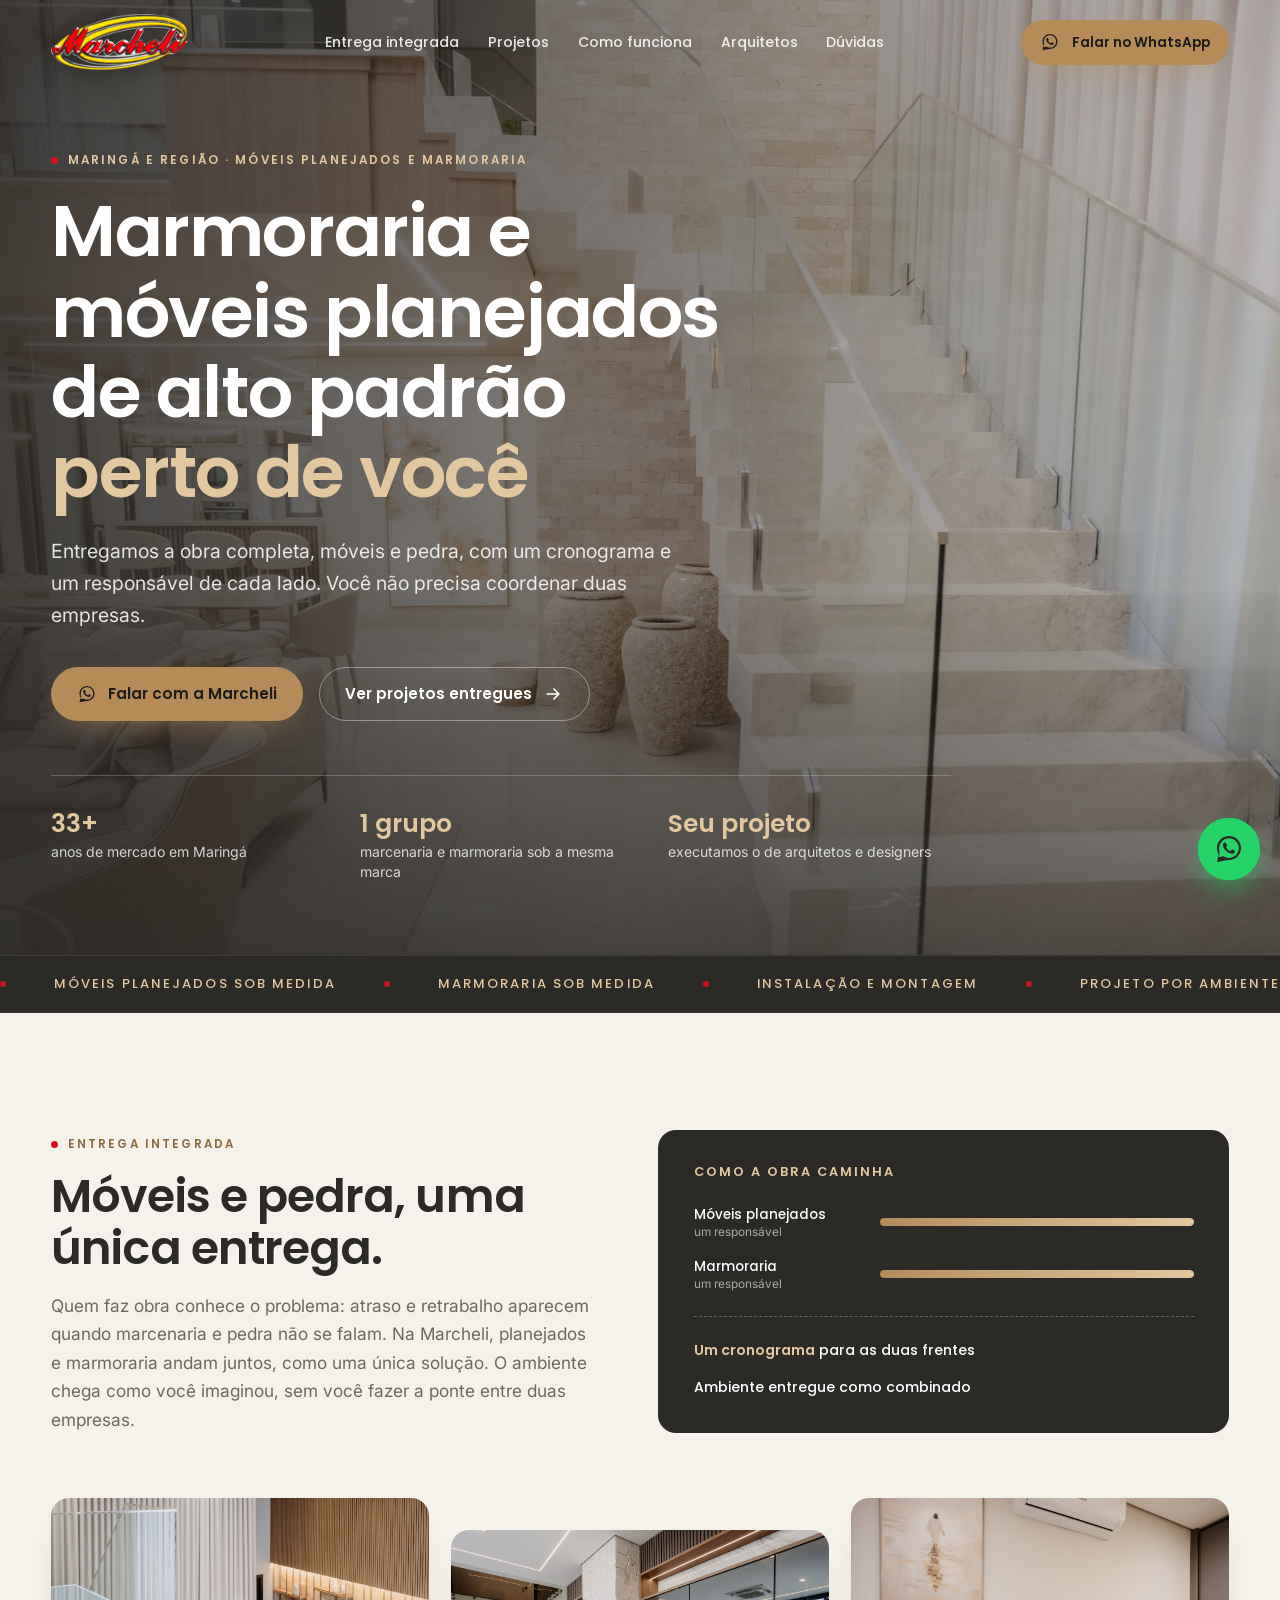
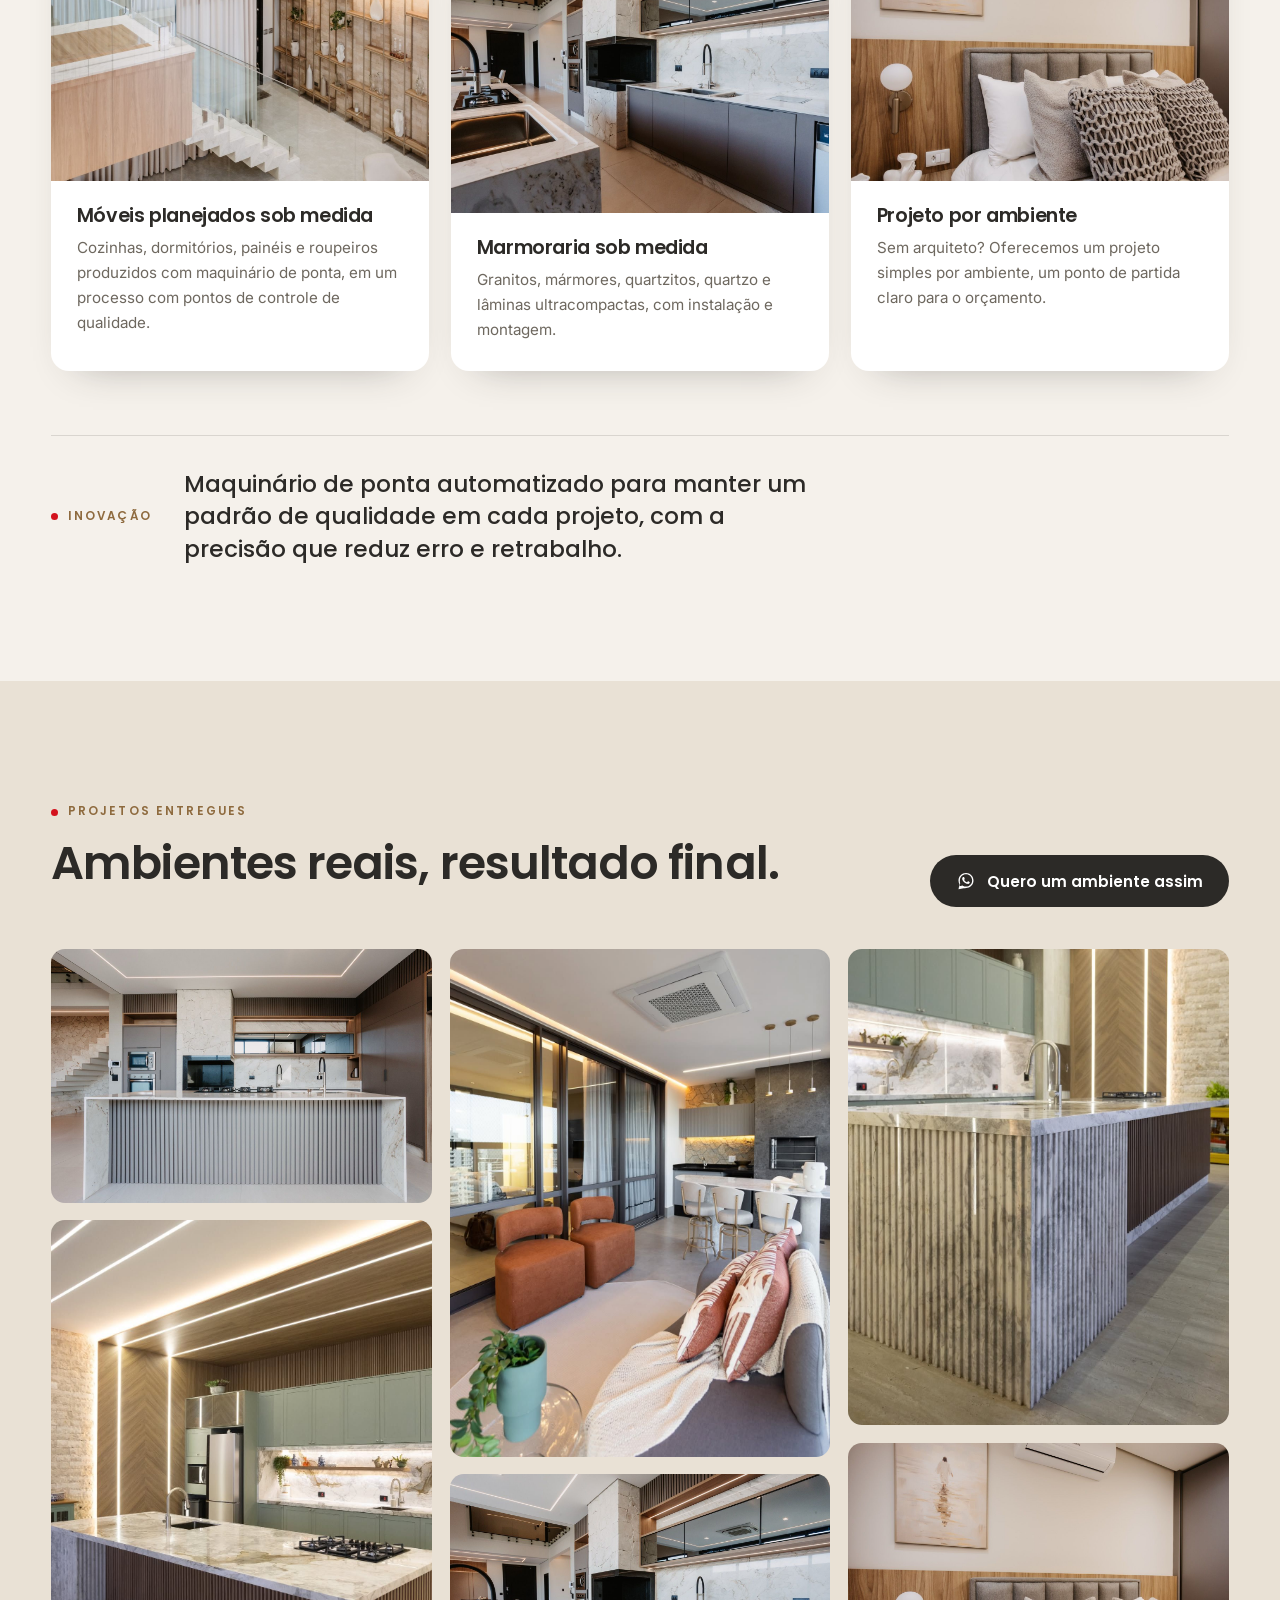
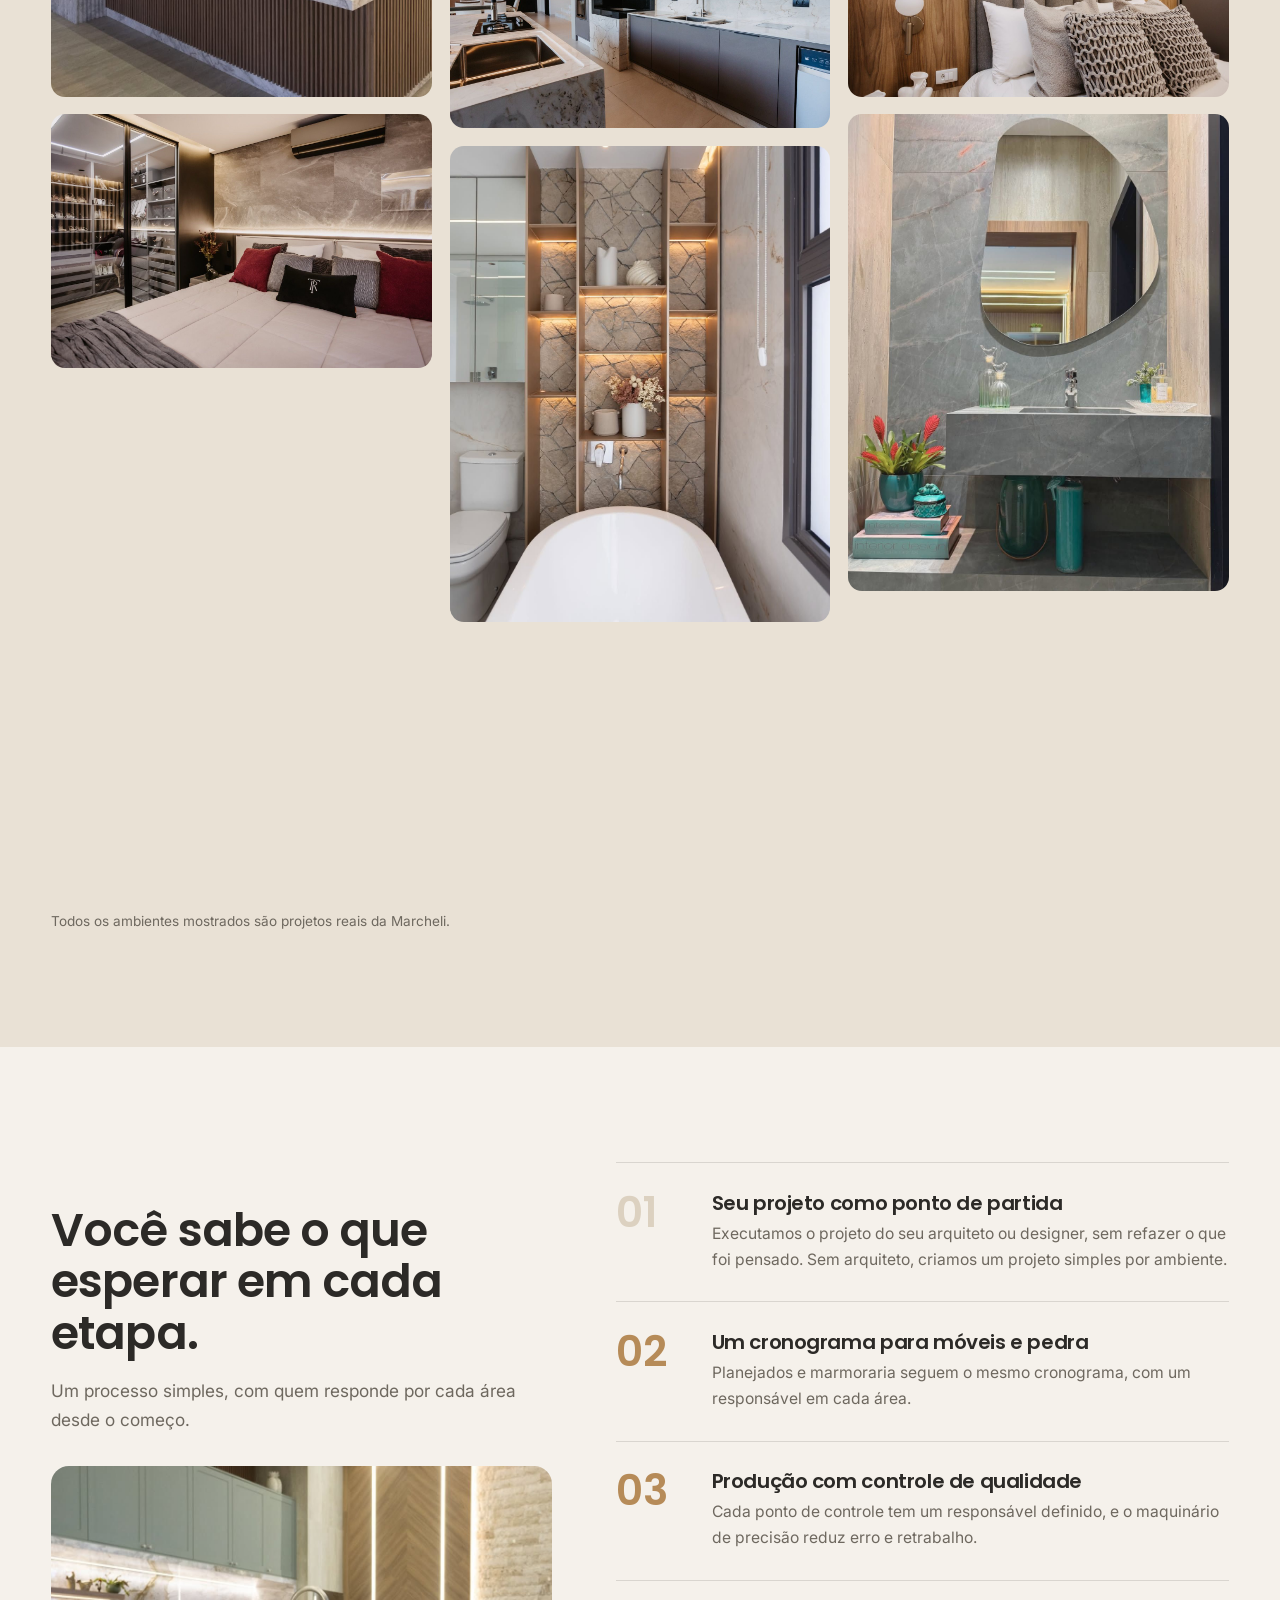
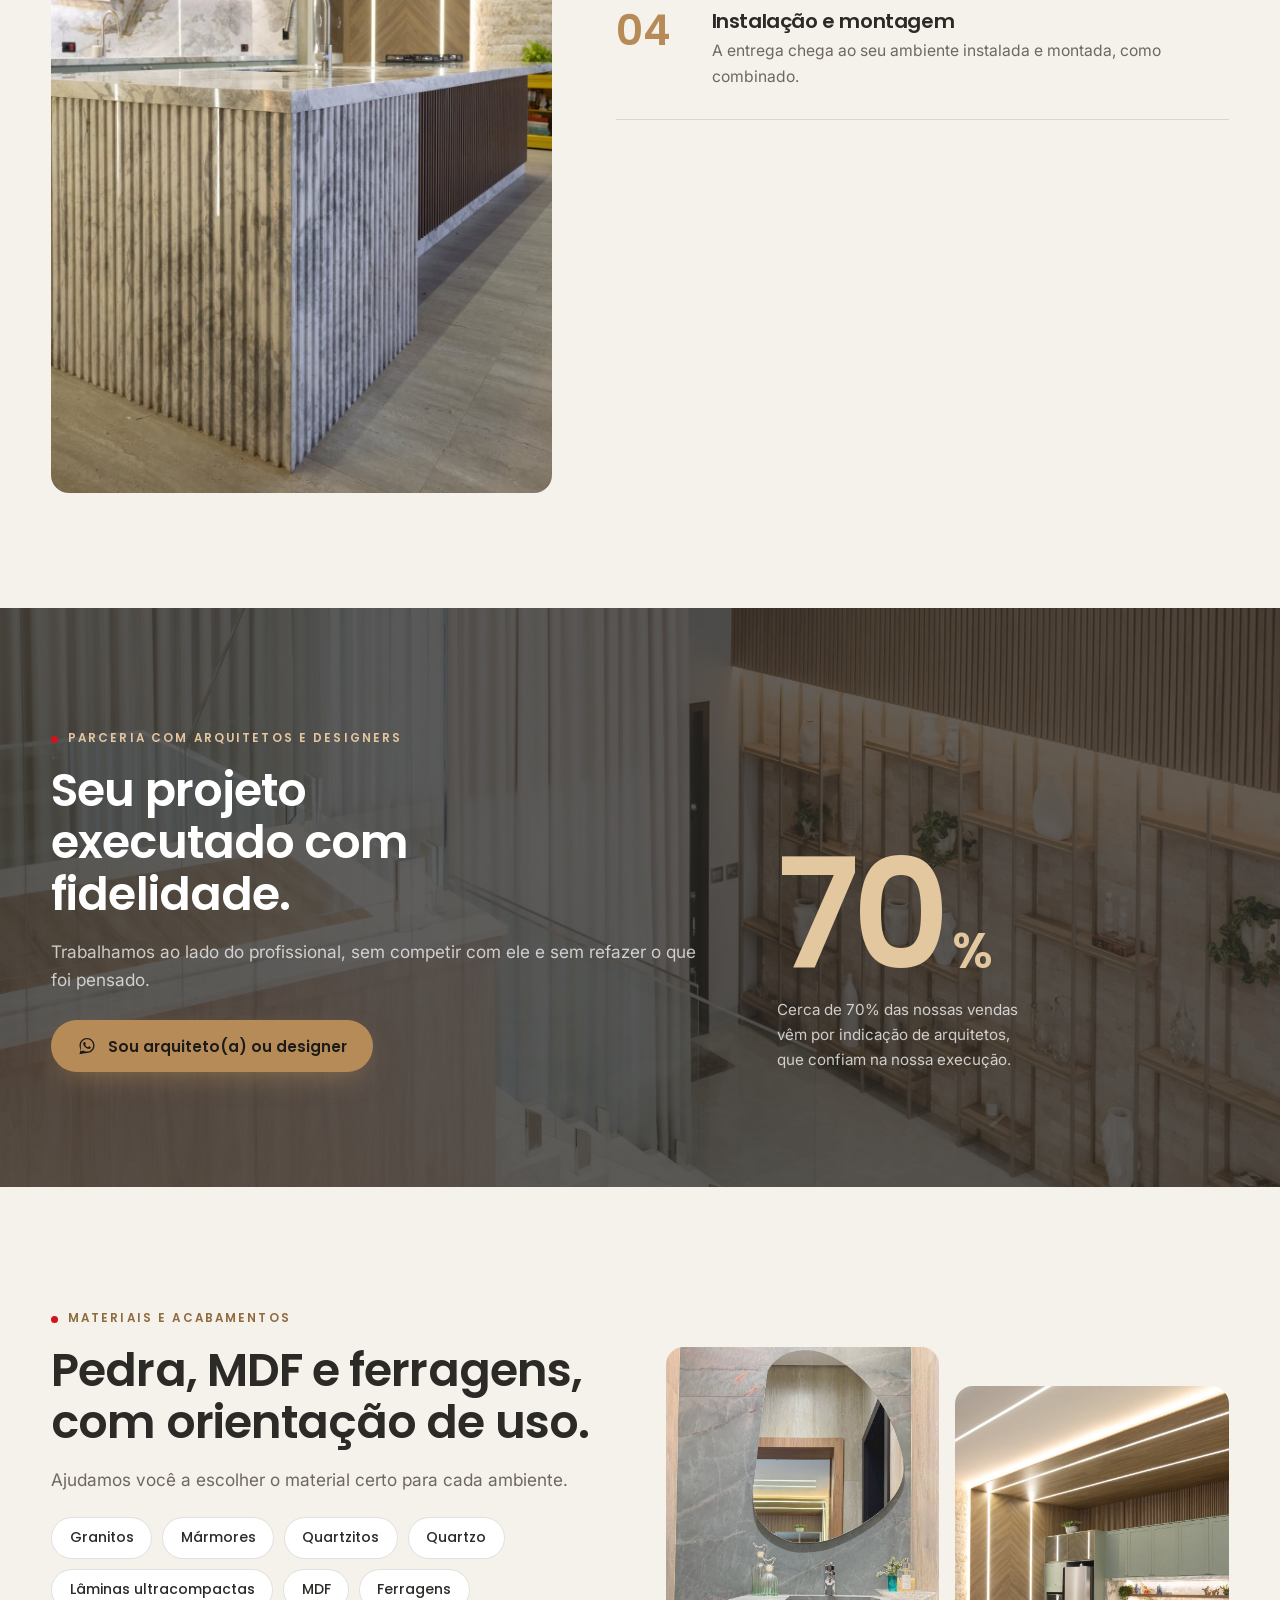
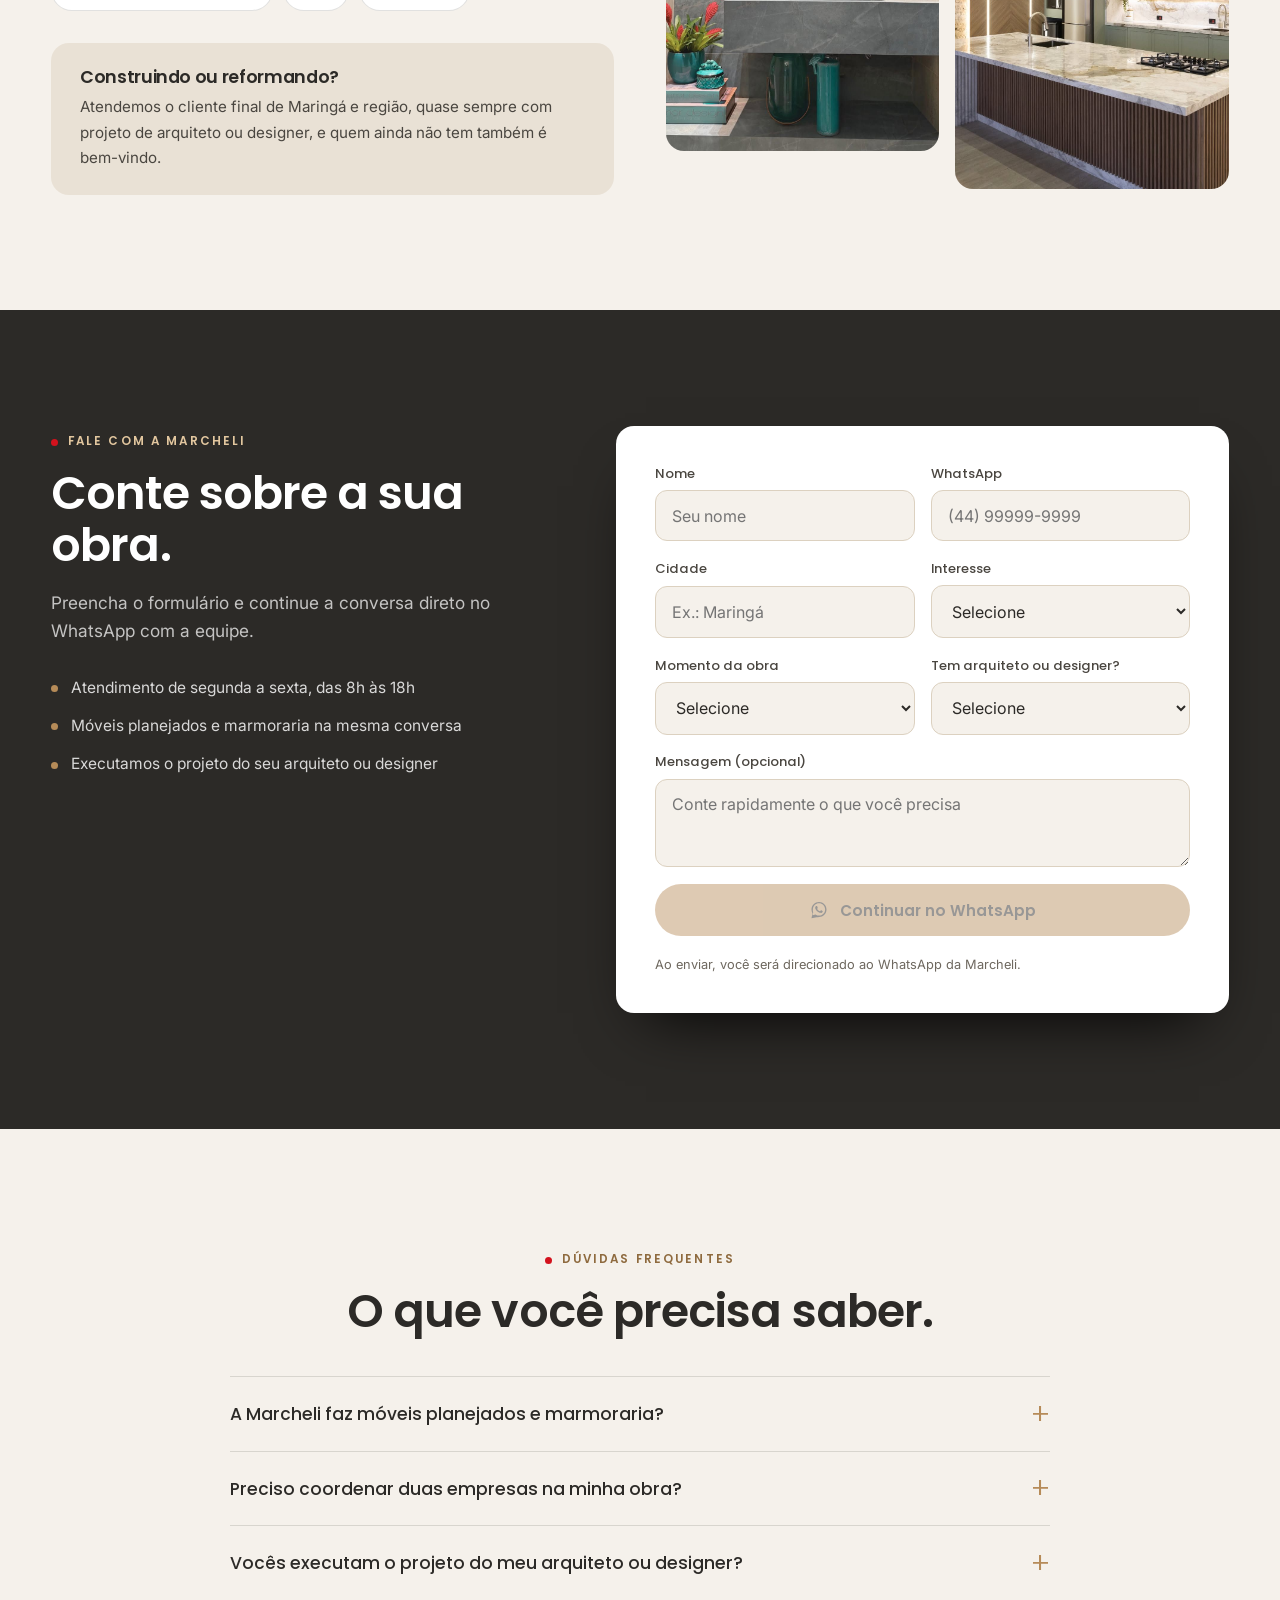
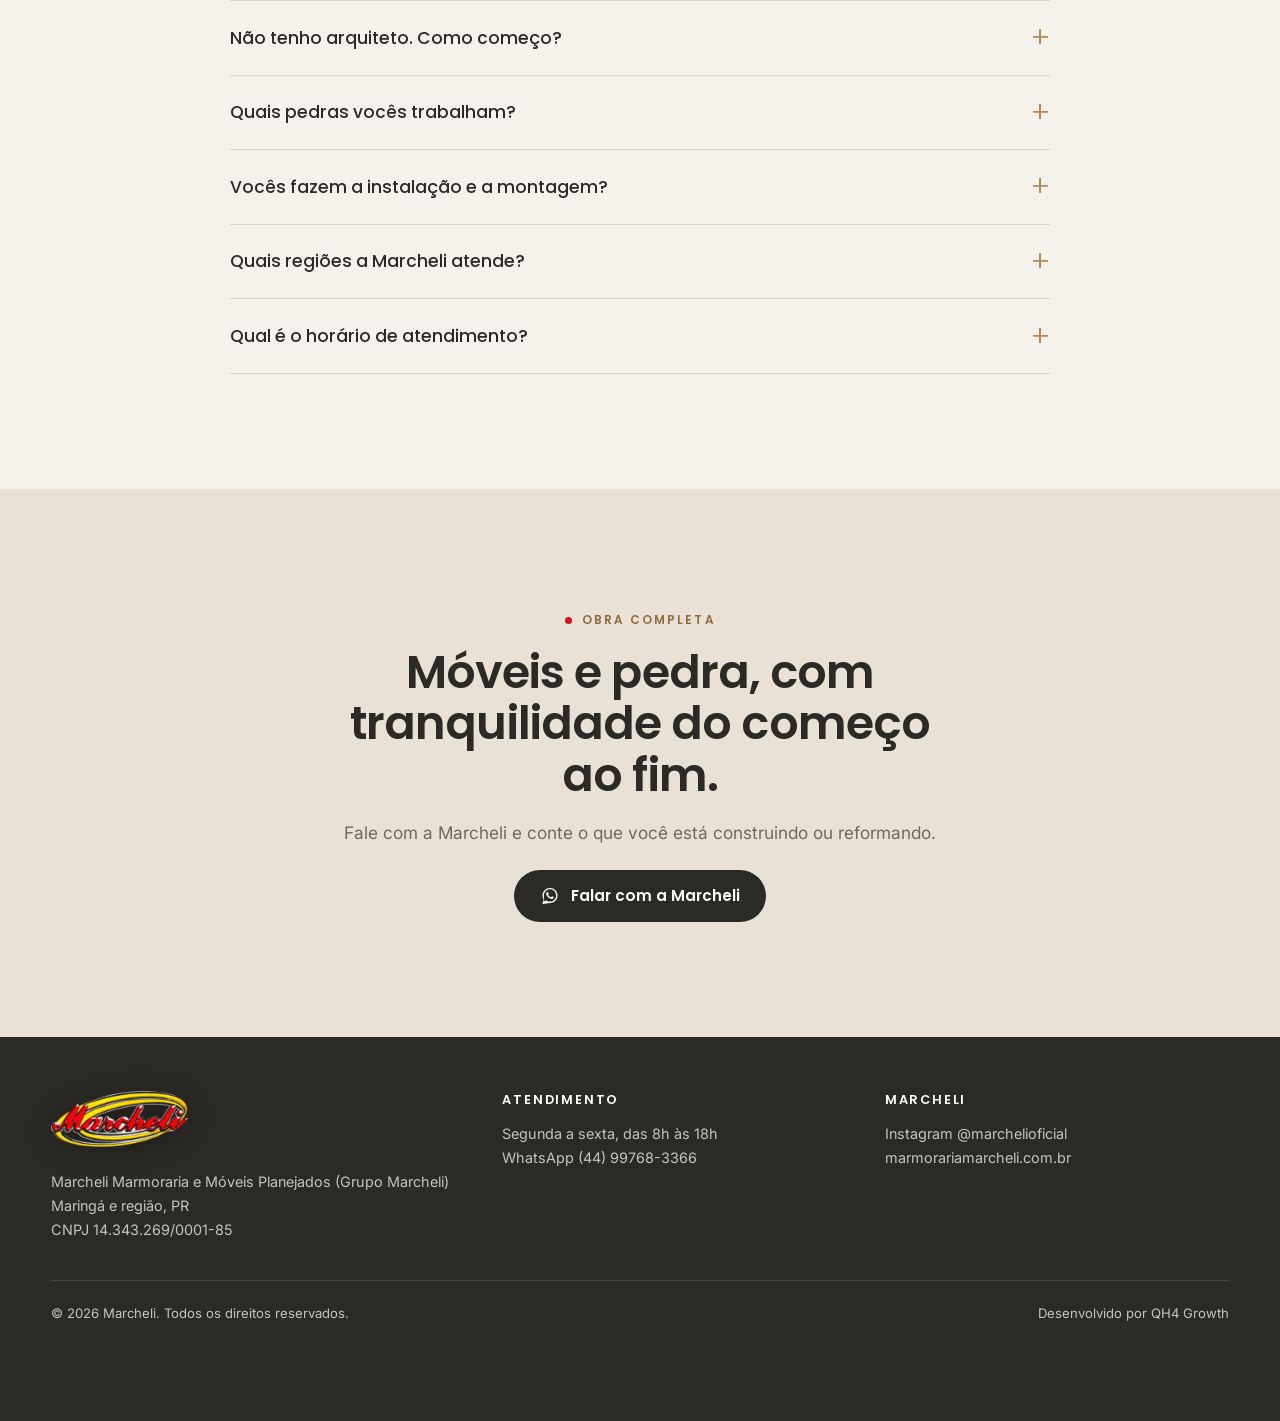
==== index.html @ 56e193b0 "Add files via upload" ====
<!DOCTYPE html>
<html lang="pt-BR">
<head>
<meta charset="utf-8">
<meta name="viewport" content="width=device-width, initial-scale=1">
<title>Marmoraria e Móveis Planejados em Maringá | Marcheli</title>
<meta name="description" content="Marmoraria e móveis planejados de alto padrão em Maringá e região. Móveis e pedra com um só cronograma e um responsável de cada lado. Fale com a Marcheli.">
<meta name="robots" content="index, follow, max-image-preview:large">
<link rel="canonical" href="https://marmorariamarcheli.com.br/">
<meta name="theme-color" content="#2C2A27">
<meta property="og:type" content="website">
<meta property="og:locale" content="pt_BR">
<meta property="og:site_name" content="Marcheli Marmoraria e Móveis Planejados">
<meta property="og:title" content="Marmoraria e Móveis Planejados em Maringá | Marcheli">
<meta property="og:description" content="Obra completa, móveis e pedra, com um cronograma e um responsável de cada lado.">
<meta property="og:url" content="https://marmorariamarcheli.com.br/">
<meta property="og:image" content="https://marmorariamarcheli.com.br/assets/img/og-image.jpg">
<meta property="og:image:width" content="1200"><meta property="og:image:height" content="630">
<meta name="twitter:card" content="summary_large_image">
<meta name="twitter:title" content="Marmoraria e Móveis Planejados em Maringá | Marcheli">
<meta name="twitter:description" content="Obra completa, móveis e pedra, com um cronograma e um responsável de cada lado.">
<meta name="twitter:image" content="https://marmorariamarcheli.com.br/assets/img/og-image.jpg">
<link rel="preload" as="image" href="assets/img/hero.jpg" fetchpriority="high">
<script type="application/ld+json">{"@context": "https://schema.org", "@graph": [{"@type": "HomeAndConstructionBusiness", "@id": "https://marmorariamarcheli.com.br/#negocio", "name": "Marcheli Marmoraria e Móveis Planejados", "alternateName": "Grupo Marcheli", "url": "https://marmorariamarcheli.com.br/", "image": "https://marmorariamarcheli.com.br/assets/img/og-image.jpg", "logo": "https://marmorariamarcheli.com.br/assets/img/logo-marcheli.png", "telephone": "+5544997683366", "description": "Móveis planejados sob medida e marmoraria sob medida em Maringá e região, com entrega integrada: um cronograma e um responsável em cada área.", "address": {"@type": "PostalAddress", "addressLocality": "Maringá", "addressRegion": "PR", "addressCountry": "BR"}, "areaServed": [{"@type": "City", "name": "Maringá"}, {"@type": "City", "name": "Sarandi"}], "openingHoursSpecification": [{"@type": "OpeningHoursSpecification", "dayOfWeek": ["Monday", "Tuesday", "Wednesday", "Thursday", "Friday"], "opens": "08:00", "closes": "18:00"}], "sameAs": ["https://www.instagram.com/marchelioficial"]}, {"@type": "FAQPage", "mainEntity": [{"@type": "Question", "name": "A Marcheli faz móveis planejados e marmoraria?", "acceptedAnswer": {"@type": "Answer", "text": "Sim. A Marcheli reúne móveis planejados sob medida e marmoraria sob medida no mesmo grupo, em Maringá e região."}}, {"@type": "Question", "name": "Preciso coordenar duas empresas na minha obra?", "acceptedAnswer": {"@type": "Answer", "text": "Não. Móveis planejados e marmoraria andam juntos, com um único cronograma e um responsável em cada área."}}, {"@type": "Question", "name": "Vocês executam o projeto do meu arquiteto ou designer?", "acceptedAnswer": {"@type": "Answer", "text": "Sim. Executamos o projeto do arquiteto ou designer, sem competir com o profissional e sem refazer o que foi pensado."}}, {"@type": "Question", "name": "Não tenho arquiteto. Como começo?", "acceptedAnswer": {"@type": "Answer", "text": "Para quem não tem arquiteto, oferecemos um projeto simples por ambiente, que garante um ponto de partida claro para o orçamento."}}, {"@type": "Question", "name": "Quais pedras vocês trabalham?", "acceptedAnswer": {"@type": "Answer", "text": "Trabalhamos com granitos, mármores, quartzitos, quartzo e lâminas ultracompactas, sempre sob medida."}}, {"@type": "Question", "name": "Vocês fazem a instalação e a montagem?", "acceptedAnswer": {"@type": "Answer", "text": "Sim. O serviço inclui instalação e montagem dos móveis planejados e da marmoraria."}}, {"@type": "Question", "name": "Quais regiões a Marcheli atende?", "acceptedAnswer": {"@type": "Answer", "text": "Atendemos Maringá e região, para quem está construindo ou reformando."}}, {"@type": "Question", "name": "Qual é o horário de atendimento?", "acceptedAnswer": {"@type": "Answer", "text": "De segunda a sexta, das 8h às 18h."}}]}]}</script>
<link rel="icon" type="image/png" href="assets/img/favicon.png">
<link rel="apple-touch-icon" href="assets/img/icon-192.png">
<link rel="manifest" href="site.webmanifest">
<link rel="preconnect" href="https://fonts.googleapis.com"><link rel="preconnect" href="https://fonts.gstatic.com" crossorigin>
<link href="https://fonts.googleapis.com/css2?family=Inter:wght@400;500;600&family=Poppins:wght@400;500;600&display=swap" rel="stylesheet">
<link rel="stylesheet" href="assets/css/style.css">

<!--
  =====================================================================
  [QH4 SLOT 1] GTM (Google Tag Manager) - HEAD
  Cole aqui o script do GTM. Exemplo:
  <script>(function(w,d,s,l,i){w[l]=w[l]||[];w[l].push({'gtm.start':new Date().getTime(),event:'gtm.js'});var f=d.getElementsByTagName(s)[0],j=d.createElement(s),dl=l!='dataLayer'?'&l='+l:'';j.async=true;j.src='https://www.googletagmanager.com/gtm.js?id='+i+dl;f.parentNode.insertBefore(j,f);})(window,document,'script','dataLayer','GTM-XXXXXXX');</script>
  =====================================================================
-->
<!--
  =====================================================================
  [QH4 SLOT 2] VERIFICACOES DE DOMINIO
  Cole aqui as metatags de verificacao. Exemplos:
  <meta name="google-site-verification" content="XXXXXXXX">
  <meta name="facebook-domain-verification" content="XXXXXXXX">
  =====================================================================
-->
<!--
  =====================================================================
  [QH4 SLOT 3] META PIXEL (direto, SEM GTM)
  Use apenas se NAO usar o GTM. Exemplo:
  <script>!function(f,b,e,v,n,t,s){if(f.fbq)return;n=f.fbq=function(){n.callMethod?n.callMethod.apply(n,arguments):n.queue.push(arguments)};if(!f._fbq)f._fbq=n;n.push=n;n.loaded=!0;n.version='2.0';n.queue=[];t=b.createElement(e);t.async=!0;t.src=v;s=b.getElementsByTagName(e)[0];s.parentNode.insertBefore(t,s)}(window,document,'script','https://connect.facebook.net/en_US/fbevents.js');fbq('init','XXXXXXXXXXXXXXX');fbq('track','PageView');</script>
  =====================================================================
-->
<!--
  =====================================================================
  [QH4 SLOT 4] GTAG GOOGLE ADS / GA4 (direto, SEM GTM)
  Use apenas se NAO usar o GTM. Exemplo:
  <script async src="https://www.googletagmanager.com/gtag/js?id=AW-XXXXXXXXX"></script>
  <script>window.dataLayer=window.dataLayer||[];function gtag(){dataLayer.push(arguments)}gtag('js',new Date());gtag('config','AW-XXXXXXXXX');gtag('config','G-XXXXXXXXXX');</script>
  =====================================================================
-->
</head>
<body>
<!--
  =====================================================================
  [QH4 SLOT 5] GTM (noscript) - logo apos abrir o <body>
  Exemplo:
  <noscript><iframe src="https://www.googletagmanager.com/ns.html?id=GTM-XXXXXXX" height="0" width="0" style="display:none;visibility:hidden"></iframe></noscript>
  =====================================================================
-->
<header class="hdr">
  <div class="wrap">
    <a class="logo" href="#topo" aria-label="Marcheli, móveis planejados e marmoraria"><img src="assets/img/logo-marcheli.png" alt="Marcheli" width="686" height="280"></a>
    <nav class="nav" aria-label="Principal">
      <a href="#integrada">Entrega integrada</a><a href="#projetos">Projetos</a><a href="#como-funciona">Como funciona</a><a href="#arquitetos">Arquitetos</a><a href="#faq">Dúvidas</a>
    </nav>
    <a class="btn btn-wa" href="#contato" data-wa="header"><svg width="20" height="20" viewBox="0 0 32 32" aria-hidden="true"><path fill="currentColor" d="M16.04 3C9.4 3 4 8.38 4 15c0 2.12.56 4.18 1.62 6L4 29l8.2-1.58A12.1 12.1 0 0 0 16.04 27C22.66 27 28 21.62 28 15S22.66 3 16.04 3Zm0 21.9c-1.8 0-3.56-.48-5.1-1.4l-.36-.22-4.86.94.98-4.74-.24-.38A9.8 9.8 0 0 1 6.2 15c0-5.42 4.42-9.82 9.84-9.82 5.42 0 9.76 4.4 9.76 9.82 0 5.4-4.34 9.9-9.76 9.9Zm5.4-7.38c-.3-.14-1.74-.86-2.02-.96-.28-.1-.48-.14-.68.14-.2.3-.78.96-.96 1.16-.18.2-.36.22-.66.08-.3-.16-1.26-.46-2.4-1.48-.88-.8-1.48-1.76-1.66-2.06-.18-.3-.02-.46.14-.6.14-.14.3-.36.46-.54.14-.18.2-.3.3-.5.1-.2.04-.38-.02-.54-.08-.14-.68-1.64-.94-2.24-.24-.58-.5-.5-.68-.5h-.58c-.2 0-.52.08-.8.38-.28.3-1.04 1.02-1.04 2.5s1.08 2.9 1.22 3.1c.16.2 2.1 3.2 5.08 4.5.7.3 1.26.48 1.7.62.72.22 1.36.2 1.88.12.58-.08 1.74-.72 1.98-1.4.24-.7.24-1.28.18-1.4-.08-.12-.28-.2-.58-.34Z"/></svg> Falar no WhatsApp</a>
    <button class="burger" aria-label="Abrir menu" aria-expanded="false"><span></span><span></span></button>
  </div>
</header>

<main>
<section class="hero" id="topo">
  <div class="hero-bg"><img src="assets/img/hero.jpg" width="2000" height="1333" fetchpriority="high" alt="Sala integrada com escada em pedra e vidro, projeto da Marcheli em Maringá"></div>
  <div class="wrap">
    <span class="eyebrow rv">Maringá e região · Móveis planejados e marmoraria</span>
    <h1 class="rv" style="--d:.1s">Marmoraria e móveis planejados de alto padrão <em>perto de você</em></h1>
    <p class="sub rv" style="--d:.2s">Entregamos a obra completa, móveis e pedra, com um cronograma e um responsável de cada lado. Você não precisa coordenar duas empresas.</p>
    <div class="cta rv" style="--d:.3s">
      <a class="btn btn-wa" href="#contato" data-wa="hero"><svg width="20" height="20" viewBox="0 0 32 32" aria-hidden="true"><path fill="currentColor" d="M16.04 3C9.4 3 4 8.38 4 15c0 2.12.56 4.18 1.62 6L4 29l8.2-1.58A12.1 12.1 0 0 0 16.04 27C22.66 27 28 21.62 28 15S22.66 3 16.04 3Zm0 21.9c-1.8 0-3.56-.48-5.1-1.4l-.36-.22-4.86.94.98-4.74-.24-.38A9.8 9.8 0 0 1 6.2 15c0-5.42 4.42-9.82 9.84-9.82 5.42 0 9.76 4.4 9.76 9.82 0 5.4-4.34 9.9-9.76 9.9Zm5.4-7.38c-.3-.14-1.74-.86-2.02-.96-.28-.1-.48-.14-.68.14-.2.3-.78.96-.96 1.16-.18.2-.36.22-.66.08-.3-.16-1.26-.46-2.4-1.48-.88-.8-1.48-1.76-1.66-2.06-.18-.3-.02-.46.14-.6.14-.14.3-.36.46-.54.14-.18.2-.3.3-.5.1-.2.04-.38-.02-.54-.08-.14-.68-1.64-.94-2.24-.24-.58-.5-.5-.68-.5h-.58c-.2 0-.52.08-.8.38-.28.3-1.04 1.02-1.04 2.5s1.08 2.9 1.22 3.1c.16.2 2.1 3.2 5.08 4.5.7.3 1.26.48 1.7.62.72.22 1.36.2 1.88.12.58-.08 1.74-.72 1.98-1.4.24-.7.24-1.28.18-1.4-.08-.12-.28-.2-.58-.34Z"/></svg> Falar com a Marcheli</a>
      <a class="btn btn-ghost" href="#projetos">Ver projetos entregues <svg viewBox="0 0 24 24" fill="none" stroke="currentColor" stroke-width="2" stroke-linecap="round" stroke-linejoin="round"><path d="M5 12h14M13 6l6 6-6 6"/></svg></a>
    </div>
    <div class="hero-meta rv" style="--d:.4s">
      <div><b data-count="33">33+</b><span>anos de mercado em Maringá</span></div>
      <div><b>1 grupo</b><span>marcenaria e marmoraria sob a mesma marca</span></div>
      <div><b>Seu projeto</b><span>executamos o de arquitetos e designers</span></div>
    </div>
  </div>
</section>

<div class="faixa" aria-hidden="true"><div class="faixa-track">
  <span>Móveis planejados sob medida</span><span>Marmoraria sob medida</span><span>Instalação e montagem</span><span>Projeto por ambiente</span><span>Execução de projetos de arquitetos</span>
  <span>Móveis planejados sob medida</span><span>Marmoraria sob medida</span><span>Instalação e montagem</span><span>Projeto por ambiente</span><span>Execução de projetos de arquitetos</span>
</div></div>

<section id="integrada">
  <div class="wrap">
    <div class="int-grid">
      <div>
        <span class="eyebrow rv">Entrega integrada</span>
        <h2 class="rv">Móveis e pedra, uma única entrega.</h2>
        <p class="lead rv">Quem faz obra conhece o problema: atraso e retrabalho aparecem quando marcenaria e pedra não se falam. Na Marcheli, planejados e marmoraria andam juntos, como uma única solução. O ambiente chega como você imaginou, sem você fazer a ponte entre duas empresas.</p>
      </div>
      <div class="lanes rv rv-r">
        <h3>Como a obra caminha</h3>
        <div class="lane"><div class="tag">Móveis planejados<small>um responsável</small></div><div class="bar"><i></i></div></div>
        <div class="lane"><div class="tag">Marmoraria<small>um responsável</small></div><div class="bar"><i></i></div></div>
        <div class="merge"><span><b>Um cronograma</b> para as duas frentes</span><span>Ambiente entregue como combinado</span></div>
      </div>
    </div>
    <div class="cards">
      <article class="card rv"><div class="ph"><img src="assets/img/sala-escada.jpg" width="1500" height="1000" loading="lazy" alt="Marcenaria sob medida com estante em madeira ao lado de escada"></div><div class="tx"><h3>Móveis planejados sob medida</h3><p>Cozinhas, dormitórios, painéis e roupeiros produzidos com maquinário de ponta, em um processo com pontos de controle de qualidade.</p></div></article>
      <article class="card rv" style="--d:.1s"><div class="ph"><img src="assets/img/cozinha-bancada.jpg" width="1440" height="960" loading="lazy" alt="Cozinha com bancada e painel em pedra"></div><div class="tx"><h3>Marmoraria sob medida</h3><p>Granitos, mármores, quartzitos, quartzo e lâminas ultracompactas, com instalação e montagem.</p></div></article>
      <article class="card rv" style="--d:.2s"><div class="ph"><img src="assets/img/quarto.jpg" width="1440" height="960" loading="lazy" alt="Quarto planejado com painel em madeira"></div><div class="tx"><h3>Projeto por ambiente</h3><p>Sem arquiteto? Oferecemos um projeto simples por ambiente, um ponto de partida claro para o orçamento.</p></div></article>
    </div>
    <div class="inov rv"><span class="eyebrow">Inovação</span><p>Maquinário de ponta automatizado para manter um padrão de qualidade em cada projeto, com a precisão que reduz erro e retrabalho.</p></div>
  </div>
</section>

<section id="projetos" style="background:var(--areia)">
  <div class="wrap">
    <div class="gal-head">
      <div><span class="eyebrow rv">Projetos entregues</span><h2 class="rv">Ambientes reais, resultado final.</h2></div>
      <div class="rv"><a class="btn btn-dark" href="#contato" data-wa="galeria" data-msg="Olá! Vi os projetos no site da Marcheli e quero conversar sobre o meu ambiente."><svg width="20" height="20" viewBox="0 0 32 32" aria-hidden="true"><path fill="currentColor" d="M16.04 3C9.4 3 4 8.38 4 15c0 2.12.56 4.18 1.62 6L4 29l8.2-1.58A12.1 12.1 0 0 0 16.04 27C22.66 27 28 21.62 28 15S22.66 3 16.04 3Zm0 21.9c-1.8 0-3.56-.48-5.1-1.4l-.36-.22-4.86.94.98-4.74-.24-.38A9.8 9.8 0 0 1 6.2 15c0-5.42 4.42-9.82 9.84-9.82 5.42 0 9.76 4.4 9.76 9.82 0 5.4-4.34 9.9-9.76 9.9Zm5.4-7.38c-.3-.14-1.74-.86-2.02-.96-.28-.1-.48-.14-.68.14-.2.3-.78.96-.96 1.16-.18.2-.36.22-.66.08-.3-.16-1.26-.46-2.4-1.48-.88-.8-1.48-1.76-1.66-2.06-.18-.3-.02-.46.14-.6.14-.14.3-.36.46-.54.14-.18.2-.3.3-.5.1-.2.04-.38-.02-.54-.08-.14-.68-1.64-.94-2.24-.24-.58-.5-.5-.68-.5h-.58c-.2 0-.52.08-.8.38-.28.3-1.04 1.02-1.04 2.5s1.08 2.9 1.22 3.1c.16.2 2.1 3.2 5.08 4.5.7.3 1.26.48 1.7.62.72.22 1.36.2 1.88.12.58-.08 1.74-.72 1.98-1.4.24-.7.24-1.28.18-1.4-.08-.12-.28-.2-.58-.34Z"/></svg> Quero um ambiente assim</a></div>
    </div>
    <div class="gal">
<figure class="rv" style="--d:0.00s"><img src="assets/img/cozinha-ilha.jpg" width="1440" height="960" loading="lazy" alt="Cozinha com ilha em pedra e marcenaria, projeto da Marcheli"><figcaption>Cozinha com ilha em pedra</figcaption></figure>
<figure class="rv" style="--d:0.08s"><img src="assets/img/cozinha-verde.jpg" width="1080" height="1351" loading="lazy" alt="Cozinha com ilha de bancada em pedra e armários verdes, projeto da Marcheli"><figcaption>Ilha com bancada em pedra</figcaption></figure>
<figure class="rv" style="--d:0.16s"><img src="assets/img/suite.jpg" width="1440" height="960" loading="lazy" alt="Suíte com closet, projeto da Marcheli"><figcaption>Suíte planejada</figcaption></figure>
<figure class="rv" style="--d:0.00s"><img src="assets/img/escada.jpg" width="1500" height="1000" loading="lazy" alt="Escada com guarda-corpo de vidro integrada à sala, projeto da Marcheli"><figcaption>Escada e sala integradas</figcaption></figure>
<figure class="rv" style="--d:0.08s"><img src="assets/img/varanda-gourmet.jpg" width="1080" height="1440" loading="lazy" alt="Varanda gourmet com bancada e revestimento em pedra, projeto da Marcheli"><figcaption>Varanda gourmet</figcaption></figure>
<figure class="rv" style="--d:0.16s"><img src="assets/img/cozinha-bancada.jpg" width="1440" height="960" loading="lazy" alt="Cozinha com bancada e painel em pedra, projeto da Marcheli"><figcaption>Cozinha com bancada e painel</figcaption></figure>
<figure class="rv" style="--d:0.00s"><img src="assets/img/banheiro.jpg" width="1080" height="1351" loading="lazy" alt="Banheiro com nichos iluminados em marcenaria, projeto da Marcheli"><figcaption>Banheiro com nichos</figcaption></figure>
<figure class="rv" style="--d:0.08s"><img src="assets/img/sala-jantar.jpg" width="1440" height="960" loading="lazy" alt="Sala de jantar integrada à cozinha, projeto da Marcheli"><figcaption>Jantar e cozinha</figcaption></figure>
<figure class="rv" style="--d:0.16s"><img src="assets/img/ilha-pedra-ripado.jpg" width="1080" height="1351" loading="lazy" alt="Detalhe de ilha em pedra com ripado, projeto da Marcheli"><figcaption>Detalhe em pedra e ripado</figcaption></figure>
<figure class="rv" style="--d:0.00s"><img src="assets/img/quarto.jpg" width="1440" height="960" loading="lazy" alt="Quarto com painel em madeira e cabeceira, projeto da Marcheli"><figcaption>Quarto planejado</figcaption></figure>
<figure class="rv" style="--d:0.08s"><img src="assets/img/lavabo-pedra.jpg" width="1080" height="1352" loading="lazy" alt="Lavabo com bancada esculpida em pedra, projeto da Marcheli"><figcaption>Lavabo em pedra</figcaption></figure>
<figure class="rv" style="--d:0.16s"><img src="assets/img/sala-escada.jpg" width="1500" height="1000" loading="lazy" alt="Estante em marcenaria ao lado de escada com vidro, projeto da Marcheli"><figcaption>Marcenaria e escada</figcaption></figure>
    </div>
    <p class="gal-note">Todos os ambientes mostrados são projetos reais da Marcheli.</p>
  </div>
</section>

<section id="como-funciona">
  <div class="wrap steps-grid">
    <div class="sticky">
      <span class="eyebrow rv">Do contrato à entrega</span>
      <h2 class="rv">Você sabe o que esperar em cada etapa.</h2>
      <p class="lead rv">Um processo simples, com quem responde por cada área desde o começo.</p>
      <div class="ph rv"><img src="assets/img/ilha-pedra-ripado.jpg" width="1080" height="1351" loading="lazy" alt="Ilha em pedra com revestimento ripado, projeto da Marcheli"></div>
    </div>
    <div>
      <div class="step"><div class="n">01</div><div><h3>Seu projeto como ponto de partida</h3><p>Executamos o projeto do seu arquiteto ou designer, sem refazer o que foi pensado. Sem arquiteto, criamos um projeto simples por ambiente.</p></div></div>
      <div class="step"><div class="n">02</div><div><h3>Um cronograma para móveis e pedra</h3><p>Planejados e marmoraria seguem o mesmo cronograma, com um responsável em cada área.</p></div></div>
      <div class="step"><div class="n">03</div><div><h3>Produção com controle de qualidade</h3><p>Cada ponto de controle tem um responsável definido, e o maquinário de precisão reduz erro e retrabalho.</p></div></div>
      <div class="step"><div class="n">04</div><div><h3>Instalação e montagem</h3><p>A entrega chega ao seu ambiente instalada e montada, como combinado.</p></div></div>
    </div>
  </div>
</section>

<section id="arquitetos" class="dark arq">
  <div class="arq-bg"><img src="assets/img/sala-escada.jpg" width="1500" height="1000" loading="lazy" alt=""></div>
  <div class="wrap">
    <div>
      <span class="eyebrow rv">Parceria com arquitetos e designers</span>
      <h2 class="rv">Seu projeto executado com fidelidade.</h2>
      <p class="lead rv">Trabalhamos ao lado do profissional, sem competir com ele e sem refazer o que foi pensado.</p>
      <p class="rv" style="margin-top:1.6rem"><a class="btn btn-wa" href="#contato" data-wa="arquitetos" data-msg="Olá! Sou arquiteto(a) ou designer e gostaria de conversar sobre parceria com a Marcheli."><svg width="20" height="20" viewBox="0 0 32 32" aria-hidden="true"><path fill="currentColor" d="M16.04 3C9.4 3 4 8.38 4 15c0 2.12.56 4.18 1.62 6L4 29l8.2-1.58A12.1 12.1 0 0 0 16.04 27C22.66 27 28 21.62 28 15S22.66 3 16.04 3Zm0 21.9c-1.8 0-3.56-.48-5.1-1.4l-.36-.22-4.86.94.98-4.74-.24-.38A9.8 9.8 0 0 1 6.2 15c0-5.42 4.42-9.82 9.84-9.82 5.42 0 9.76 4.4 9.76 9.82 0 5.4-4.34 9.9-9.76 9.9Zm5.4-7.38c-.3-.14-1.74-.86-2.02-.96-.28-.1-.48-.14-.68.14-.2.3-.78.96-.96 1.16-.18.2-.36.22-.66.08-.3-.16-1.26-.46-2.4-1.48-.88-.8-1.48-1.76-1.66-2.06-.18-.3-.02-.46.14-.6.14-.14.3-.36.46-.54.14-.18.2-.3.3-.5.1-.2.04-.38-.02-.54-.08-.14-.68-1.64-.94-2.24-.24-.58-.5-.5-.68-.5h-.58c-.2 0-.52.08-.8.38-.28.3-1.04 1.02-1.04 2.5s1.08 2.9 1.22 3.1c.16.2 2.1 3.2 5.08 4.5.7.3 1.26.48 1.7.62.72.22 1.36.2 1.88.12.58-.08 1.74-.72 1.98-1.4.24-.7.24-1.28.18-1.4-.08-.12-.28-.2-.58-.34Z"/></svg> Sou arquiteto(a) ou designer</a></p>
    </div>
    <div class="rv rv-r"><div class="big70">70<small>%</small></div><p class="big70-cap">Cerca de 70% das nossas vendas vêm por indicação de arquitetos, que confiam na nossa execução.</p></div>
  </div>
</section>

<section id="materiais">
  <div class="wrap mat-grid">
    <div>
      <span class="eyebrow rv">Materiais e acabamentos</span>
      <h2 class="rv">Pedra, MDF e ferragens, com orientação de uso.</h2>
      <p class="lead rv">Ajudamos você a escolher o material certo para cada ambiente.</p>
      <div class="pills rv"><span>Granitos</span><span>Mármores</span><span>Quartzitos</span><span>Quartzo</span><span>Lâminas ultracompactas</span><span>MDF</span><span>Ferragens</span></div>
      <div class="noarq rv"><h3>Construindo ou reformando?</h3><p>Atendemos o cliente final de Maringá e região, quase sempre com projeto de arquiteto ou designer, e quem ainda não tem também é bem-vindo.</p></div>
    </div>
    <div class="mat-img rv rv-r"><img src="assets/img/lavabo-pedra.jpg" width="1080" height="1352" loading="lazy" alt="Lavabo com bancada esculpida em pedra"><img src="assets/img/cozinha-verde.jpg" width="1080" height="1351" loading="lazy" alt="Cozinha com bancada em pedra e armários verdes"></div>
  </div>
</section>

<section id="contato" class="dark contact">
  <div class="wrap contact-grid">
    <div>
      <span class="eyebrow rv">Fale com a Marcheli</span>
      <h2 class="rv">Conte sobre a sua obra.</h2>
      <p class="lead rv">Preencha o formulário e continue a conversa direto no WhatsApp com a equipe.</p>
      <ul class="rv"><li>Atendimento de segunda a sexta, das 8h às 18h</li><li>Móveis planejados e marmoraria na mesma conversa</li><li>Executamos o projeto do seu arquiteto ou designer</li></ul>
    </div>
    <form id="lead-form" class="rv rv-r" novalidate>
      <div class="row2">
        <label>Nome<input name="nome" required minlength="2" autocomplete="name" placeholder="Seu nome"></label>
        <label>WhatsApp<input id="f-tel" name="telefone" type="tel" required inputmode="tel" autocomplete="tel" placeholder="(44) 99999-9999"></label>
      </div>
      <div class="row2">
        <label>Cidade<input name="cidade" required minlength="2" autocomplete="address-level2" placeholder="Ex.: Maringá"></label>
        <label>Interesse<select name="interesse" required><option value="" disabled selected>Selecione</option><option>Móveis planejados e marmoraria</option><option>Móveis planejados</option><option>Marmoraria</option></select></label>
      </div>
      <div class="row2">
        <label>Momento da obra<select name="fase" required><option value="" disabled selected>Selecione</option><option>Construindo</option><option>Reformando</option></select></label>
        <label>Tem arquiteto ou designer?<select name="arquiteto" required><option value="" disabled selected>Selecione</option><option>Sim</option><option>Ainda não</option></select></label>
      </div>
      <label>Mensagem (opcional)<textarea name="mensagem" placeholder="Conte rapidamente o que você precisa"></textarea></label>
      <button class="btn btn-wa" type="submit" disabled><svg width="20" height="20" viewBox="0 0 32 32" aria-hidden="true"><path fill="currentColor" d="M16.04 3C9.4 3 4 8.38 4 15c0 2.12.56 4.18 1.62 6L4 29l8.2-1.58A12.1 12.1 0 0 0 16.04 27C22.66 27 28 21.62 28 15S22.66 3 16.04 3Zm0 21.9c-1.8 0-3.56-.48-5.1-1.4l-.36-.22-4.86.94.98-4.74-.24-.38A9.8 9.8 0 0 1 6.2 15c0-5.42 4.42-9.82 9.84-9.82 5.42 0 9.76 4.4 9.76 9.82 0 5.4-4.34 9.9-9.76 9.9Zm5.4-7.38c-.3-.14-1.74-.86-2.02-.96-.28-.1-.48-.14-.68.14-.2.3-.78.96-.96 1.16-.18.2-.36.22-.66.08-.3-.16-1.26-.46-2.4-1.48-.88-.8-1.48-1.76-1.66-2.06-.18-.3-.02-.46.14-.6.14-.14.3-.36.46-.54.14-.18.2-.3.3-.5.1-.2.04-.38-.02-.54-.08-.14-.68-1.64-.94-2.24-.24-.58-.5-.5-.68-.5h-.58c-.2 0-.52.08-.8.38-.28.3-1.04 1.02-1.04 2.5s1.08 2.9 1.22 3.1c.16.2 2.1 3.2 5.08 4.5.7.3 1.26.48 1.7.62.72.22 1.36.2 1.88.12.58-.08 1.74-.72 1.98-1.4.24-.7.24-1.28.18-1.4-.08-.12-.28-.2-.58-.34Z"/></svg> Continuar no WhatsApp</button>
      <p class="form-note">Ao enviar, você será direcionado ao WhatsApp da Marcheli.</p>
    </form>
  </div>
</section>

<section id="faq">
  <div class="wrap">
    <div class="center"><span class="eyebrow rv">Dúvidas frequentes</span><h2 class="rv">O que você precisa saber.</h2></div>
    <div class="faq-list">
<details class="rv"><summary>A Marcheli faz móveis planejados e marmoraria?</summary><p>Sim. A Marcheli reúne móveis planejados sob medida e marmoraria sob medida no mesmo grupo, em Maringá e região.</p></details>
<details class="rv"><summary>Preciso coordenar duas empresas na minha obra?</summary><p>Não. Móveis planejados e marmoraria andam juntos, com um único cronograma e um responsável em cada área.</p></details>
<details class="rv"><summary>Vocês executam o projeto do meu arquiteto ou designer?</summary><p>Sim. Executamos o projeto do arquiteto ou designer, sem competir com o profissional e sem refazer o que foi pensado.</p></details>
<details class="rv"><summary>Não tenho arquiteto. Como começo?</summary><p>Para quem não tem arquiteto, oferecemos um projeto simples por ambiente, que garante um ponto de partida claro para o orçamento.</p></details>
<details class="rv"><summary>Quais pedras vocês trabalham?</summary><p>Trabalhamos com granitos, mármores, quartzitos, quartzo e lâminas ultracompactas, sempre sob medida.</p></details>
<details class="rv"><summary>Vocês fazem a instalação e a montagem?</summary><p>Sim. O serviço inclui instalação e montagem dos móveis planejados e da marmoraria.</p></details>
<details class="rv"><summary>Quais regiões a Marcheli atende?</summary><p>Atendemos Maringá e região, para quem está construindo ou reformando.</p></details>
<details class="rv"><summary>Qual é o horário de atendimento?</summary><p>De segunda a sexta, das 8h às 18h.</p></details>
    </div>
  </div>
</section>

<section class="final">
  <div class="wrap">
    <span class="eyebrow rv">Obra completa</span>
    <h2 class="rv">Móveis e pedra, com tranquilidade do começo ao fim.</h2>
    <p class="lead rv" style="margin-inline:auto">Fale com a Marcheli e conte o que você está construindo ou reformando.</p>
    <p class="rv"><a class="btn btn-dark" href="#contato" data-wa="final"><svg width="20" height="20" viewBox="0 0 32 32" aria-hidden="true"><path fill="currentColor" d="M16.04 3C9.4 3 4 8.38 4 15c0 2.12.56 4.18 1.62 6L4 29l8.2-1.58A12.1 12.1 0 0 0 16.04 27C22.66 27 28 21.62 28 15S22.66 3 16.04 3Zm0 21.9c-1.8 0-3.56-.48-5.1-1.4l-.36-.22-4.86.94.98-4.74-.24-.38A9.8 9.8 0 0 1 6.2 15c0-5.42 4.42-9.82 9.84-9.82 5.42 0 9.76 4.4 9.76 9.82 0 5.4-4.34 9.9-9.76 9.9Zm5.4-7.38c-.3-.14-1.74-.86-2.02-.96-.28-.1-.48-.14-.68.14-.2.3-.78.96-.96 1.16-.18.2-.36.22-.66.08-.3-.16-1.26-.46-2.4-1.48-.88-.8-1.48-1.76-1.66-2.06-.18-.3-.02-.46.14-.6.14-.14.3-.36.46-.54.14-.18.2-.3.3-.5.1-.2.04-.38-.02-.54-.08-.14-.68-1.64-.94-2.24-.24-.58-.5-.5-.68-.5h-.58c-.2 0-.52.08-.8.38-.28.3-1.04 1.02-1.04 2.5s1.08 2.9 1.22 3.1c.16.2 2.1 3.2 5.08 4.5.7.3 1.26.48 1.7.62.72.22 1.36.2 1.88.12.58-.08 1.74-.72 1.98-1.4.24-.7.24-1.28.18-1.4-.08-.12-.28-.2-.58-.34Z"/></svg> Falar com a Marcheli</a></p>
  </div>
</section>
</main>

<footer>
  <div class="wrap">
    <div class="foot">
      <div><a class="logo" href="#topo" aria-label="Marcheli, móveis planejados e marmoraria"><img src="assets/img/logo-marcheli.png" alt="Marcheli" width="686" height="280"></a><p>Marcheli Marmoraria e Móveis Planejados (Grupo Marcheli)<br>Maringá e região, PR<br>CNPJ 14.343.269/0001-85</p></div>
      <div><b>Atendimento</b><p>Segunda a sexta, das 8h às 18h<br><a href="#contato" data-wa="footer">WhatsApp (44) 99768-3366</a></p></div>
      <div><b>Marcheli</b><p><a href="https://www.instagram.com/marchelioficial" target="_blank" rel="noopener">Instagram @marchelioficial</a><br><a href="https://marmorariamarcheli.com.br/" target="_blank" rel="noopener">marmorariamarcheli.com.br</a></p></div>
    </div>
    <div class="dev"><span>© 2026 Marcheli. Todos os direitos reservados.</span><span>Desenvolvido por <a href="https://www.instagram.com/qh4growth/" target="_blank" rel="noopener">QH4 Growth</a></span></div>
  </div>
</footer>

<a class="wa-float" href="#contato" data-wa="flutuante" aria-label="Falar no WhatsApp"><svg viewBox="0 0 32 32" aria-hidden="true"><path fill="currentColor" d="M16.04 3C9.4 3 4 8.38 4 15c0 2.12.56 4.18 1.62 6L4 29l8.2-1.58A12.1 12.1 0 0 0 16.04 27C22.66 27 28 21.62 28 15S22.66 3 16.04 3Zm0 21.9c-1.8 0-3.56-.48-5.1-1.4l-.36-.22-4.86.94.98-4.74-.24-.38A9.8 9.8 0 0 1 6.2 15c0-5.42 4.42-9.82 9.84-9.82 5.42 0 9.76 4.4 9.76 9.82 0 5.4-4.34 9.9-9.76 9.9Zm5.4-7.38c-.3-.14-1.74-.86-2.02-.96-.28-.1-.48-.14-.68.14-.2.3-.78.96-.96 1.16-.18.2-.36.22-.66.08-.3-.16-1.26-.46-2.4-1.48-.88-.8-1.48-1.76-1.66-2.06-.18-.3-.02-.46.14-.6.14-.14.3-.36.46-.54.14-.18.2-.3.3-.5.1-.2.04-.38-.02-.54-.08-.14-.68-1.64-.94-2.24-.24-.58-.5-.5-.68-.5h-.58c-.2 0-.52.08-.8.38-.28.3-1.04 1.02-1.04 2.5s1.08 2.9 1.22 3.1c.16.2 2.1 3.2 5.08 4.5.7.3 1.26.48 1.7.62.72.22 1.36.2 1.88.12.58-.08 1.74-.72 1.98-1.4.24-.7.24-1.28.18-1.4-.08-.12-.28-.2-.58-.34Z"/></svg></a>
<div class="lb" role="dialog" aria-label="Imagem ampliada"><button aria-label="Fechar">×</button><img alt=""></div>

<!--
  =====================================================================
  [QH4 SLOT 6] SCRIPTS DE TERCEIROS - antes do </body>
  Cole aqui chat, heatmap (Clarity, Hotjar) e outros. Exemplo:
  <script type="text/javascript">(function(c,l,a,r,i,t,y){c[a]=c[a]||function(){(c[a].q=c[a].q||[]).push(arguments)};t=l.createElement(r);t.async=1;t.src="https://www.clarity.ms/tag/"+i;y=l.getElementsByTagName(r)[0];y.parentNode.insertBefore(t,y);})(window,document,"clarity","script","XXXXXXXXXX");</script>
  =====================================================================
-->
<!--
  =====================================================================
  [QH4 SLOT 7] CONFIGURACAO (WhatsApp, webhook, rotulos de conversao)
  Fica em assets/js/tracking.js (editar la, nao aqui).
  Eventos de dataLayer ja prontos: whatsapp_click (wa_local), form_start, generate_lead, thank_you_view.
  =====================================================================
-->
<!--
  =====================================================================
  [QH4 SLOT 8] CONVERSAO DA PAGINA DE OBRIGADO
  Colar SOMENTE em obrigado.html (nas outras paginas, deixar vazio). Exemplo:
  <script>gtag('event','conversion',{'send_to':'AW-XXXXXXXXX/XXXXXXXXXXXX'});</script>
  =====================================================================
-->
<script src="assets/js/tracking.js"></script>
<script src="assets/js/main.js"></script>
<script src="https://app-validacao-lp-sapp-validacao-lp.vercel.app/api/t" data-lp="lp-marcheli" defer></script>
</body>
</html>
---- assets/css/style.css ----
/* Marcheli | LP QH4 | Poppins (títulos) + Inter (corpo) */
:root{
  --pedra:#F5F1EB;--areia:#E9E1D5;--areia2:#DCD1C0;
  --grafite:#2C2A27;--grafite2:#3B3834;--grafite3:#4A4640;
  --bronze:#B68B58;--bronze-d:#8E6A3E;--marcheli:#D3121D;
  --txt:#2C2A27;--muted:#6E685F;--linha:rgba(44,42,39,.14);
  --wa:#25D366;--r:18px;--ease:cubic-bezier(.22,.8,.24,1);
  --f-t:'Poppins',system-ui,sans-serif;--f-b:'Inter',system-ui,sans-serif;
}
*{box-sizing:border-box;margin:0;padding:0}
html{scroll-behavior:smooth;scroll-padding-top:84px}
body{font-family:var(--f-b);color:var(--txt);background:var(--pedra);line-height:1.65;font-size:17px;-webkit-font-smoothing:antialiased;overflow-x:hidden}
img{max-width:100%;display:block}
a{color:inherit;text-decoration:none}
button{font:inherit;cursor:pointer;border:0;background:none;color:inherit}
h1,h2,h3{font-family:var(--f-t);font-weight:600;line-height:1.12;letter-spacing:-.02em}
.wrap{width:min(1180px,92vw);margin-inline:auto}
.eyebrow{display:inline-flex;align-items:center;gap:.6rem;font:600 .74rem/1 var(--f-t);letter-spacing:.18em;text-transform:uppercase;color:var(--bronze-d)}
.eyebrow::before{content:"";width:7px;height:7px;border-radius:50%;background:var(--marcheli)}
.dark .eyebrow,.hero .eyebrow{color:#E3C79F}
h2{font-size:clamp(1.9rem,3.6vw,3rem);margin:.9rem 0 1.1rem}
.lead{font-size:1.08rem;color:var(--muted);max-width:60ch}
.dark .lead{color:rgba(255,255,255,.72)}
section{padding:clamp(4.5rem,9vw,8rem) 0;position:relative}
.dark{background:var(--grafite);color:#fff}

/* botões */
.btn{display:inline-flex;align-items:center;gap:.7rem;padding:1rem 1.6rem;border-radius:999px;font:600 .95rem/1 var(--f-t);transition:transform .35s var(--ease),box-shadow .35s var(--ease),background .3s,color .3s;position:relative;overflow:hidden}
.btn svg{width:20px;height:20px;flex:none;transition:transform .35s var(--ease)}
.btn:hover{transform:translateY(-3px)}
.btn:hover svg{transform:translateX(3px) rotate(-6deg)}
.btn-wa{background:var(--bronze);color:#1d1b19;box-shadow:0 10px 30px -12px rgba(182,139,88,.7)}
.btn-wa:hover{background:#c99b66;box-shadow:0 16px 36px -12px rgba(182,139,88,.85)}
.btn-ghost{border:1px solid rgba(255,255,255,.4);color:#fff}
.btn-ghost:hover{background:rgba(255,255,255,.12)}
.btn-dark{background:var(--grafite);color:#fff}
.btn-dark:hover{background:var(--grafite3)}
.btn[disabled]{opacity:.45;cursor:not-allowed;transform:none;box-shadow:none}

/* header */
.hdr{position:fixed;inset:0 0 auto 0;z-index:50;transition:background .4s,box-shadow .4s,padding .4s;padding:.9rem 0}
.hdr.on{background:rgba(44,42,39,.92);backdrop-filter:blur(12px);box-shadow:0 8px 30px -18px #000;padding:.5rem 0}
.hdr .wrap{display:flex;align-items:center;justify-content:space-between;gap:1.5rem}
.logo{display:block}
.logo img{height:56px;width:auto;filter:drop-shadow(0 4px 12px rgba(0,0,0,.45))}
.nav{display:flex;gap:1.8rem;font:500 .88rem var(--f-t);color:#fff}
.nav a{position:relative;padding:.3rem 0;opacity:.88}
.nav a::after{content:"";position:absolute;left:0;bottom:-2px;height:1px;width:0;background:var(--bronze);transition:width .35s var(--ease)}
.nav a:hover{opacity:1}.nav a:hover::after{width:100%}
.hdr .btn{padding:.8rem 1.2rem;font-size:.85rem}
.burger{display:none;width:44px;height:44px;border-radius:50%;background:rgba(255,255,255,.14);color:#fff}
.burger span{display:block;width:18px;height:2px;background:#fff;margin:4px auto;transition:.3s}

/* hero */
.hero{min-height:100svh;display:flex;align-items:flex-end;padding:9rem 0 4.5rem;color:#fff;overflow:hidden;background:var(--grafite)}
.hero-bg{position:absolute;inset:-6% 0;z-index:0}
.hero-bg img{width:100%;height:100%;object-fit:cover;object-position:60% 50%;will-change:transform}
.hero::after{content:"";position:absolute;inset:0;z-index:1;background:linear-gradient(90deg,rgba(44,42,39,.88) 0%,rgba(44,42,39,.55) 45%,rgba(44,42,39,.12) 100%),linear-gradient(0deg,rgba(44,42,39,.7),transparent 40%)}
.hero .wrap{position:relative;z-index:2}
.hero h1{font-size:clamp(2.3rem,5.6vw,4.6rem);max-width:15ch;margin:1.2rem 0 1.4rem}
.hero h1 em{font-style:normal;color:#E3C79F}
.hero p.sub{font-size:clamp(1.02rem,1.6vw,1.22rem);max-width:52ch;color:rgba(255,255,255,.86)}
.hero .cta{display:flex;flex-wrap:wrap;gap:1rem;margin-top:2.2rem}
.hero-meta{display:grid;grid-template-columns:repeat(3,1fr);gap:1.6rem;margin-top:3.4rem;padding-top:1.8rem;border-top:1px solid rgba(255,255,255,.22);max-width:900px}
.hero-meta b{display:block;font:600 1.55rem var(--f-t);color:#E3C79F}
.hero-meta span{font-size:.88rem;color:rgba(255,255,255,.78);line-height:1.45;display:block}

/* faixa */
.faixa{background:var(--grafite);color:#E3C79F;padding:1.15rem 0;overflow:hidden;border-block:1px solid rgba(255,255,255,.08)}
.faixa-track{display:flex;gap:3rem;width:max-content;animation:tick 38s linear infinite;font:500 .82rem var(--f-t);letter-spacing:.16em;text-transform:uppercase;white-space:nowrap}
.faixa-track span::before{content:"";display:inline-block;width:6px;height:6px;border-radius:50%;background:var(--marcheli);margin-right:3rem;vertical-align:middle}
@keyframes tick{to{transform:translateX(-50%)}}

/* entrega integrada */
.int-grid{display:grid;grid-template-columns:1fr 1.05fr;gap:clamp(2rem,5vw,5rem);align-items:center}
.lanes{background:var(--grafite);color:#fff;border-radius:var(--r);padding:2.2rem;position:relative;overflow:hidden}
.lanes h3{font-size:.8rem;letter-spacing:.16em;text-transform:uppercase;color:#E3C79F;margin-bottom:1.6rem;font-weight:600}
.lane{display:flex;align-items:center;gap:1rem;margin-bottom:1.1rem}
.lane .tag{flex:none;width:170px;font:500 .84rem var(--f-t)}
.lane .tag small{display:block;font:400 .74rem var(--f-b);color:rgba(255,255,255,.6)}
.lane .bar{flex:1;height:8px;border-radius:8px;background:rgba(255,255,255,.12);position:relative;overflow:hidden}
.lane .bar i{position:absolute;inset:0;width:0;background:linear-gradient(90deg,var(--bronze),#E3C79F);border-radius:8px;transition:width 1.6s var(--ease)}
.lanes.in .bar i{width:100%}
.lanes .merge{margin-top:1.6rem;padding-top:1.4rem;border-top:1px dashed rgba(255,255,255,.28);display:flex;justify-content:space-between;gap:1rem;flex-wrap:wrap;font:500 .88rem var(--f-t)}
.lanes .merge b{color:#E3C79F;font-weight:600}
.cards{display:grid;grid-template-columns:repeat(3,1fr);gap:1.4rem;margin-top:clamp(2.5rem,5vw,4rem)}
.card{background:#fff;border-radius:var(--r);overflow:hidden;box-shadow:0 18px 40px -28px rgba(44,42,39,.45);transition:transform .5s var(--ease),box-shadow .5s var(--ease)}
.card:hover{transform:translateY(-6px);box-shadow:0 28px 50px -26px rgba(44,42,39,.55)}
.card .ph{aspect-ratio:4/3;overflow:hidden}
.card .ph img{width:100%;height:100%;object-fit:cover;transition:transform 1.2s var(--ease)}
.card:hover .ph img{transform:scale(1.06)}
.card .tx{padding:1.5rem 1.6rem 1.8rem}
.card h3{font-size:1.2rem;margin-bottom:.5rem}
.card p{font-size:.95rem;color:var(--muted)}
.card:nth-child(2){margin-top:2rem}

/* galeria */
.gal-head{display:flex;justify-content:space-between;align-items:flex-end;gap:2rem;flex-wrap:wrap;margin-bottom:2.6rem}
.gal{columns:3;column-gap:1.1rem}
.gal figure{break-inside:avoid;margin-bottom:1.1rem;border-radius:14px;overflow:hidden;position:relative;cursor:zoom-in}
.gal img{width:100%;height:auto;transition:transform 1s var(--ease)}
.gal figure:hover img{transform:scale(1.05)}
.gal figcaption{position:absolute;left:0;right:0;bottom:0;padding:2.4rem 1.1rem .9rem;background:linear-gradient(0deg,rgba(44,42,39,.82),transparent);color:#fff;font:500 .84rem var(--f-t);opacity:0;transform:translateY(8px);transition:.4s var(--ease)}
.gal figure:hover figcaption{opacity:1;transform:none}
.gal-note{margin-top:1rem;font-size:.85rem;color:var(--muted)}
.lb{position:fixed;inset:0;z-index:90;background:rgba(20,19,17,.94);display:none;align-items:center;justify-content:center;padding:2rem}
.lb.on{display:flex}
.lb img{max-height:88vh;max-width:92vw;border-radius:10px}
.lb button{position:absolute;top:1.2rem;right:1.4rem;width:46px;height:46px;border-radius:50%;background:rgba(255,255,255,.14);color:#fff;font-size:1.4rem}

/* passos */
.steps-grid{display:grid;grid-template-columns:.9fr 1.1fr;gap:clamp(2rem,5vw,5rem);align-items:start}
.sticky{position:sticky;top:110px}
.sticky .ph{border-radius:var(--r);overflow:hidden;margin-top:2rem;aspect-ratio:4/5}
.sticky .ph img{width:100%;height:100%;object-fit:cover}
.step{display:grid;grid-template-columns:76px 1fr;gap:1.2rem;padding:1.8rem 0;border-top:1px solid var(--linha)}
.step:last-child{border-bottom:1px solid var(--linha)}
.step .n{font:600 2.6rem/1 var(--f-t);color:var(--areia2);transition:color .5s}
.step.in .n{color:var(--bronze)}
.step h3{font-size:1.25rem;margin-bottom:.4rem}
.step p{color:var(--muted);font-size:.98rem}

/* arquitetos */
.arq{overflow:hidden}
.arq-bg{position:absolute;inset:0;opacity:.28}
.arq-bg img{width:100%;height:100%;object-fit:cover}
.arq .wrap{position:relative;display:grid;grid-template-columns:1.2fr .8fr;gap:3rem;align-items:end}
.arq h2{max-width:16ch}
.big70{font:600 clamp(5rem,12vw,9.5rem)/.9 var(--f-t);color:#E3C79F;letter-spacing:-.05em}
.big70 small{font-size:.32em;letter-spacing:0;margin-left:.2em}
.big70-cap{color:rgba(255,255,255,.75);max-width:26ch;margin-top:.8rem;font-size:.95rem}

/* materiais */
.mat-grid{display:grid;grid-template-columns:1fr 1fr;gap:clamp(1.5rem,4vw,3.5rem);align-items:center}
.pills{display:flex;flex-wrap:wrap;gap:.6rem;margin:1.4rem 0 2rem}
.pills span{padding:.6rem 1.1rem;border-radius:999px;border:1px solid var(--linha);background:#fff;font:500 .88rem var(--f-t);transition:.3s}
.pills span:hover{background:var(--grafite);color:#fff;border-color:var(--grafite)}
.mat-img{display:grid;grid-template-columns:1fr 1fr;gap:1rem}
.mat-img img{border-radius:var(--r);height:100%;object-fit:cover;aspect-ratio:3/4}
.mat-img img:nth-child(2){margin-top:2.4rem}
.noarq{background:var(--areia);border-radius:var(--r);padding:1.6rem 1.8rem}
.noarq h3{font-size:1.1rem;margin-bottom:.4rem}
.noarq p{font-size:.95rem;color:var(--grafite3)}

/* contato */
.contact-grid{display:grid;grid-template-columns:.9fr 1.1fr;gap:clamp(2rem,5vw,5rem);align-items:start}
.contact ul{list-style:none;margin-top:1.8rem;display:grid;gap:.8rem}
.contact li{display:flex;gap:.8rem;color:rgba(255,255,255,.82);font-size:.97rem}
.contact li::before{content:"";flex:none;width:7px;height:7px;border-radius:50%;background:var(--bronze);margin-top:.65rem}
form{background:#fff;color:var(--txt);border-radius:var(--r);padding:clamp(1.6rem,3vw,2.4rem);display:grid;gap:1.1rem;box-shadow:0 30px 60px -30px #000}
.row2{display:grid;grid-template-columns:1fr 1fr;gap:1rem}
label{display:grid;gap:.4rem;font:500 .82rem var(--f-t);color:var(--grafite3)}
input,select,textarea{font:400 1rem var(--f-b);padding:.9rem 1rem;border-radius:12px;border:1px solid var(--areia2);background:var(--pedra);color:var(--txt);width:100%;transition:border .3s,box-shadow .3s}
input:focus,select:focus,textarea:focus{outline:0;border-color:var(--bronze);box-shadow:0 0 0 4px rgba(182,139,88,.22)}
input:user-invalid,select:user-invalid{border-color:var(--marcheli)}
textarea{min-height:88px;resize:vertical}
.form-note{font-size:.8rem;color:var(--muted)}
form .btn{justify-content:center;width:100%}

.inov{margin-top:clamp(2.5rem,5vw,4rem);padding-top:2rem;border-top:1px solid var(--linha);display:grid;grid-template-columns:auto 1fr;gap:2rem;align-items:center}
.inov p{font:500 clamp(1.1rem,2vw,1.45rem)/1.4 var(--f-t);max-width:46ch}
@media(max-width:700px){.inov{grid-template-columns:1fr;gap:.8rem}}
/* faq */
.faq-list{max-width:820px;margin:2.4rem auto 0}
details{border-top:1px solid var(--linha)}
details:last-child{border-bottom:1px solid var(--linha)}
summary{list-style:none;cursor:pointer;padding:1.4rem 0;font:500 1.08rem var(--f-t);display:flex;justify-content:space-between;gap:1rem;align-items:center}
summary::-webkit-details-marker{display:none}
summary::after{content:"+";font:300 1.8rem/1 var(--f-t);color:var(--bronze);transition:transform .4s var(--ease)}
details[open] summary::after{transform:rotate(45deg)}
details p{padding:0 2.5rem 1.5rem 0;color:var(--muted);animation:fd .5s var(--ease)}
@keyframes fd{from{opacity:0;transform:translateY(-6px)}to{opacity:1;transform:none}}
.center{text-align:center}.center .lead{margin-inline:auto}

/* cta final + rodapé */
.final{background:var(--areia);text-align:center}
.final h2{max-width:20ch;margin-inline:auto}
.final .btn{margin-top:1.4rem}
footer{background:var(--grafite);color:rgba(255,255,255,.72);padding:3.4rem 0 6rem;font-size:.9rem}
.foot{display:grid;grid-template-columns:1.2fr 1fr 1fr;gap:2.4rem}
footer b{display:block;color:#fff;font:600 .8rem var(--f-t);letter-spacing:.14em;text-transform:uppercase;margin-bottom:.8rem}
footer a:hover{color:#E3C79F}
.foot .logo{display:inline-block;margin-bottom:1rem}
.dev{margin-top:2.4rem;padding-top:1.4rem;border-top:1px solid rgba(255,255,255,.12);display:flex;justify-content:space-between;flex-wrap:wrap;gap:.8rem;font-size:.82rem}

/* whatsapp flutuante */
.wa-float{position:fixed;right:20px;bottom:20px;z-index:60;width:62px;height:62px;border-radius:50%;background:var(--wa);display:grid;place-items:center;box-shadow:0 14px 30px -8px rgba(37,211,102,.7);transition:transform .35s var(--ease)}
.wa-float:hover{transform:scale(1.1) rotate(-6deg)}
.wa-float svg{width:32px;height:32px;fill:#fff}
.wa-float::after{content:"";position:absolute;inset:0;border-radius:50%;border:2px solid var(--wa);animation:pulse 2.4s infinite}
@keyframes pulse{0%{transform:scale(1);opacity:.8}100%{transform:scale(1.6);opacity:0}}

/* reveal */
.rv{opacity:0;transform:translateY(34px);transition:opacity .9s var(--ease),transform .9s var(--ease);transition-delay:var(--d,0s)}
.rv.in{opacity:1;transform:none}
.rv-l{transform:translateX(-40px)}.rv-r{transform:translateX(40px)}
.rv-l.in,.rv-r.in{transform:none}

/* obrigado / 404 */
.solo{min-height:100svh;display:grid;place-items:center;text-align:center;background:var(--grafite);color:#fff;padding:2rem}
.solo .box{max-width:560px}
.solo h1{font-size:clamp(2rem,5vw,3.2rem);margin:1.2rem 0}
.solo p{color:rgba(255,255,255,.78);margin-bottom:1.8rem}
.solo .logo{display:inline-block}

/* responsivo */
@media(max-width:980px){
  .nav,.hdr .btn{display:none}.burger{display:block}
  .nav.open{display:flex;position:fixed;inset:72px 4vw auto;flex-direction:column;background:var(--grafite);padding:1.6rem;border-radius:var(--r);gap:1.1rem;box-shadow:0 30px 60px -20px #000}
  .int-grid,.steps-grid,.mat-grid,.contact-grid,.arq .wrap{grid-template-columns:1fr}
  .cards{grid-template-columns:1fr}.card:nth-child(2){margin-top:0}
  .gal{columns:2}.sticky{position:static}
  .foot{grid-template-columns:1fr}
  .hero-meta{grid-template-columns:1fr;gap:1rem}
}
@media(max-width:560px){
  body{font-size:16px}
  .gal{columns:1}.row2{grid-template-columns:1fr}
  .lane{flex-direction:column;align-items:stretch;gap:.5rem}.lane .tag{width:auto}.lane .bar{flex:none;height:8px;width:100%}
  .logo img{height:46px}
  .hero{padding-top:7rem}
}
@media(prefers-reduced-motion:reduce){*{animation:none!important;transition:none!important}.rv{opacity:1;transform:none}}
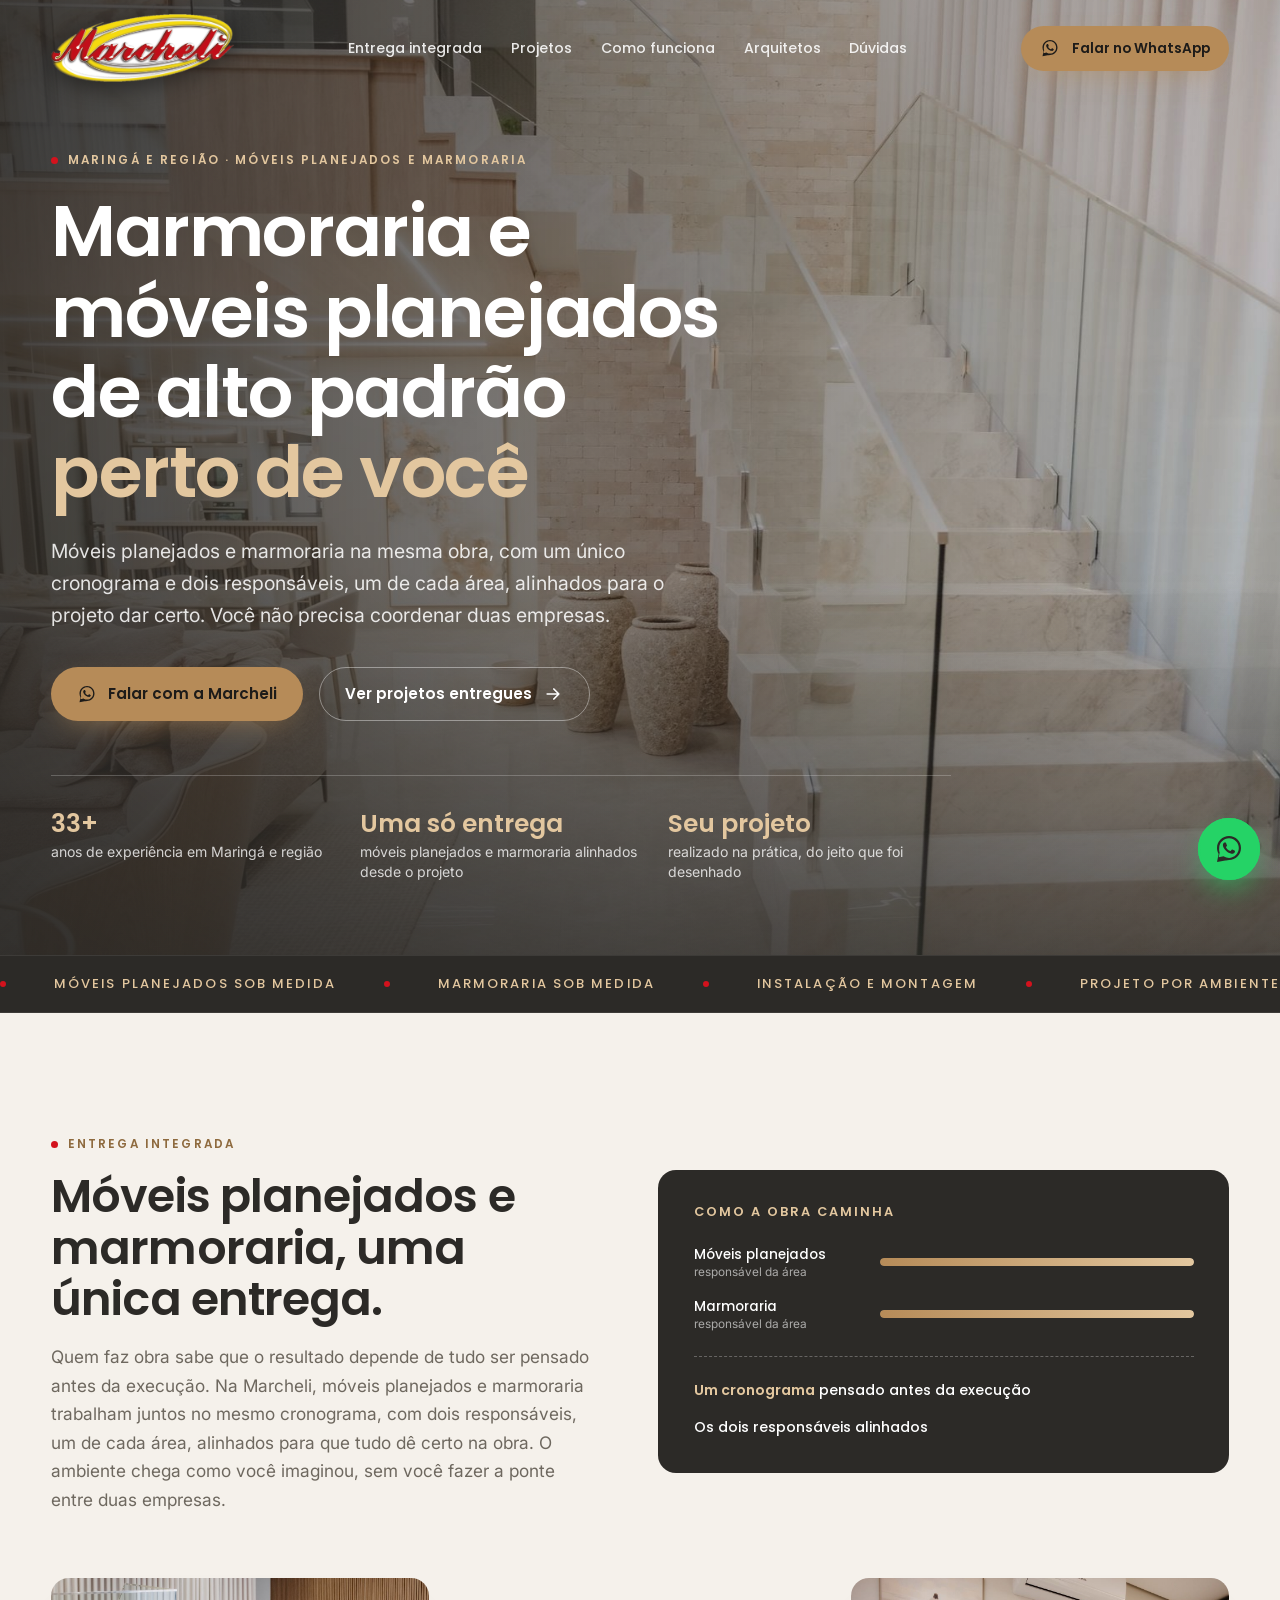
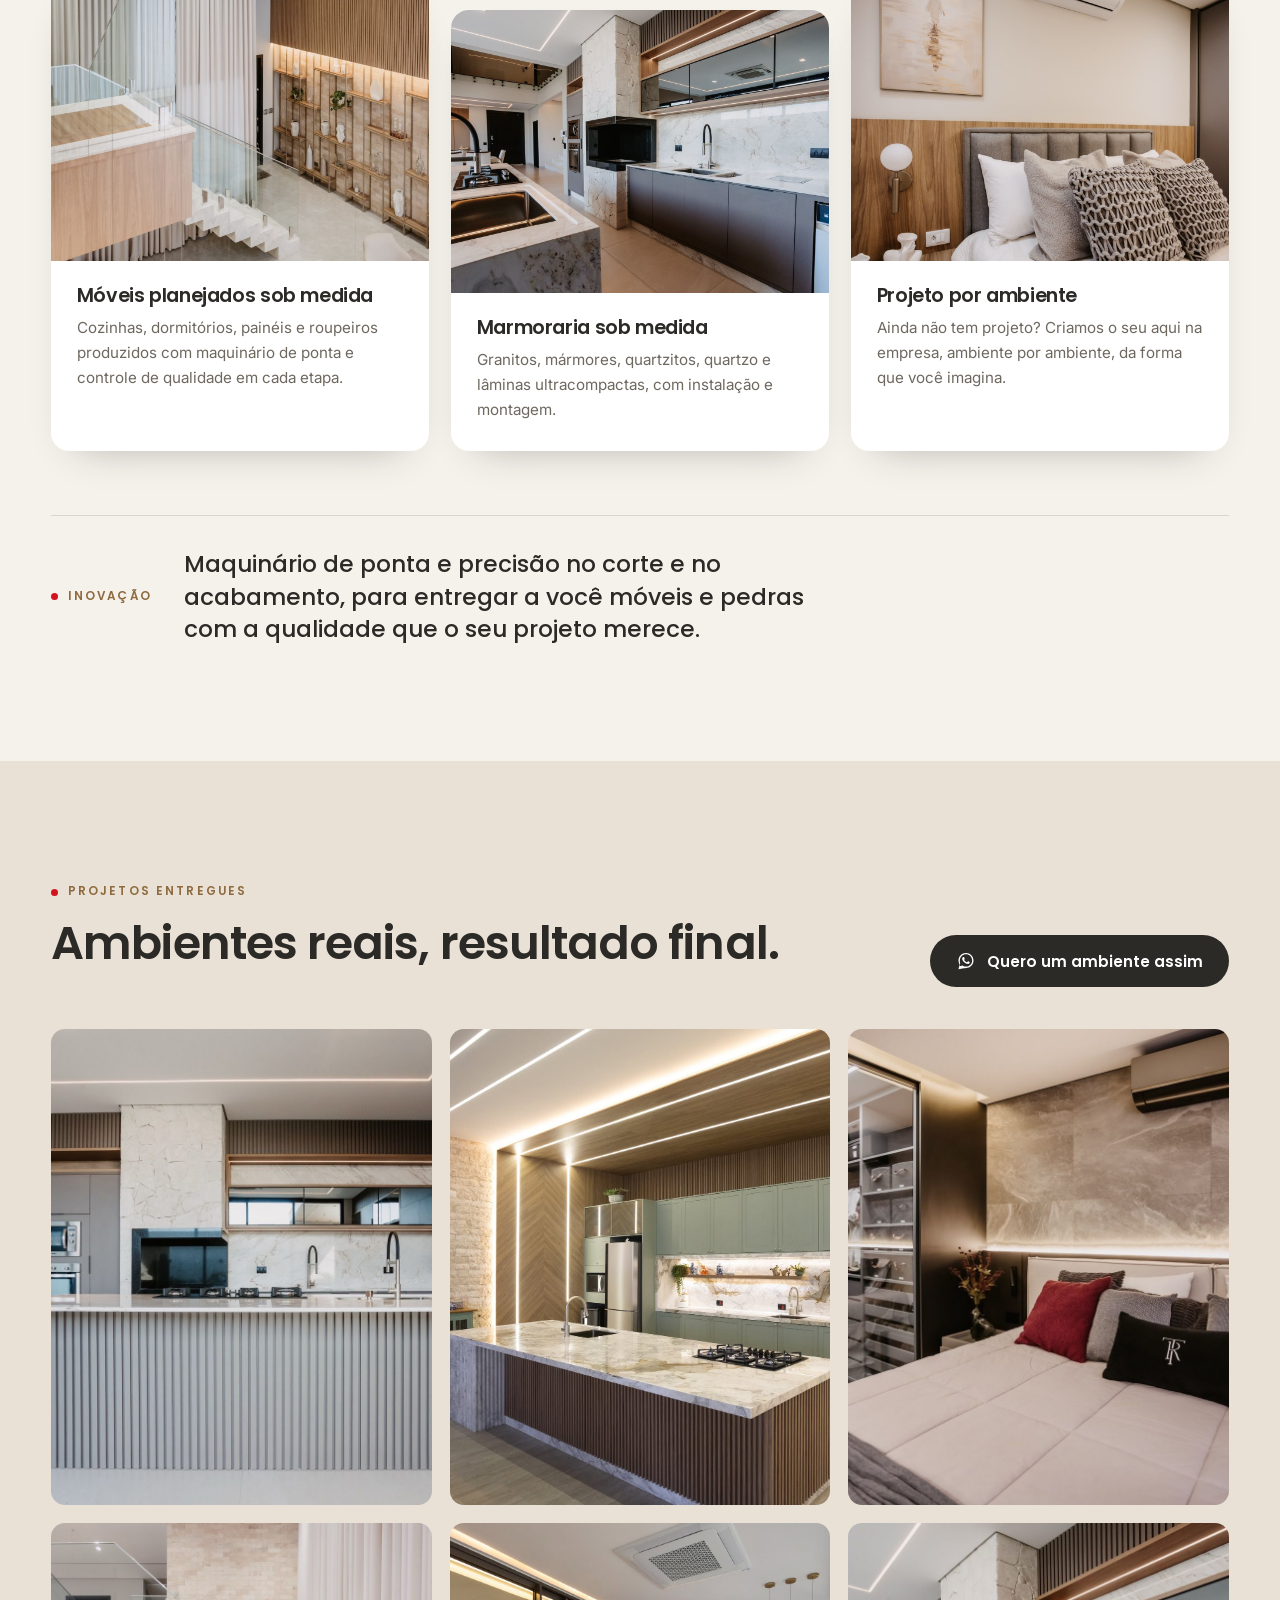
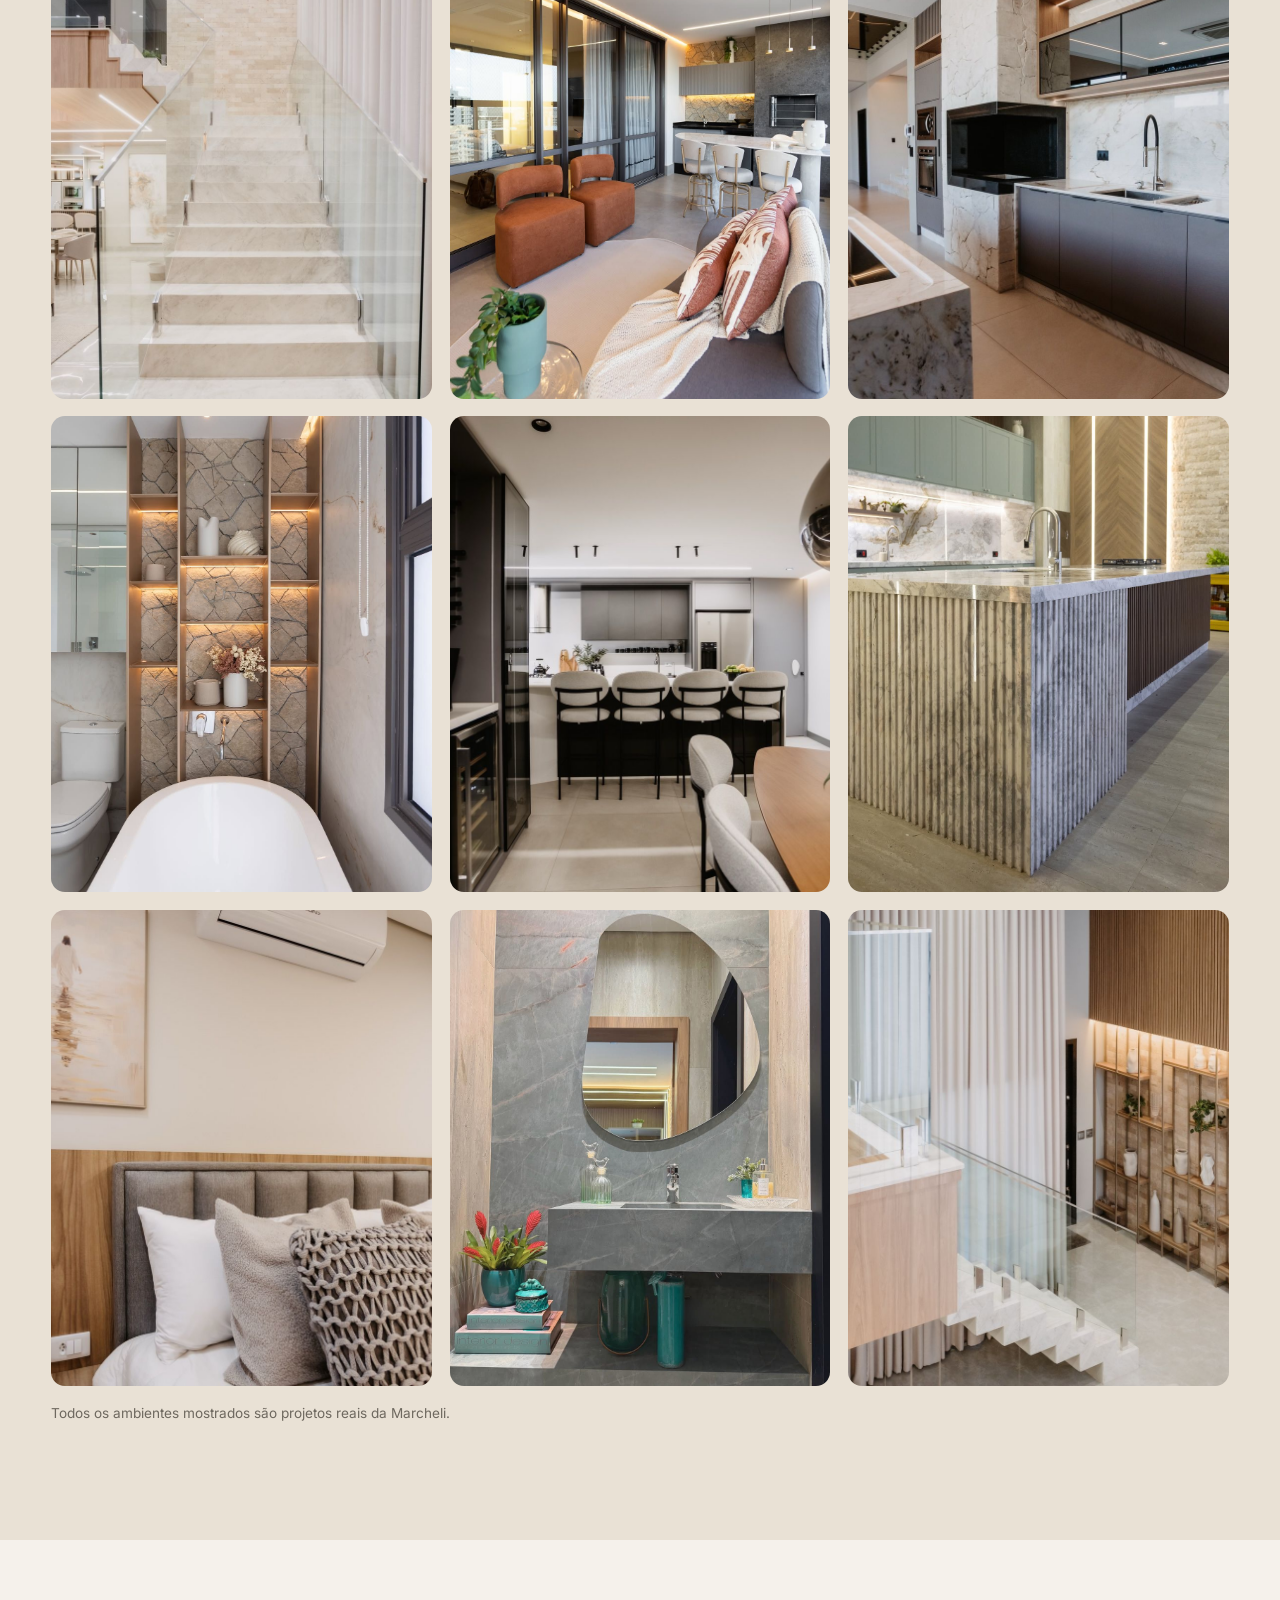
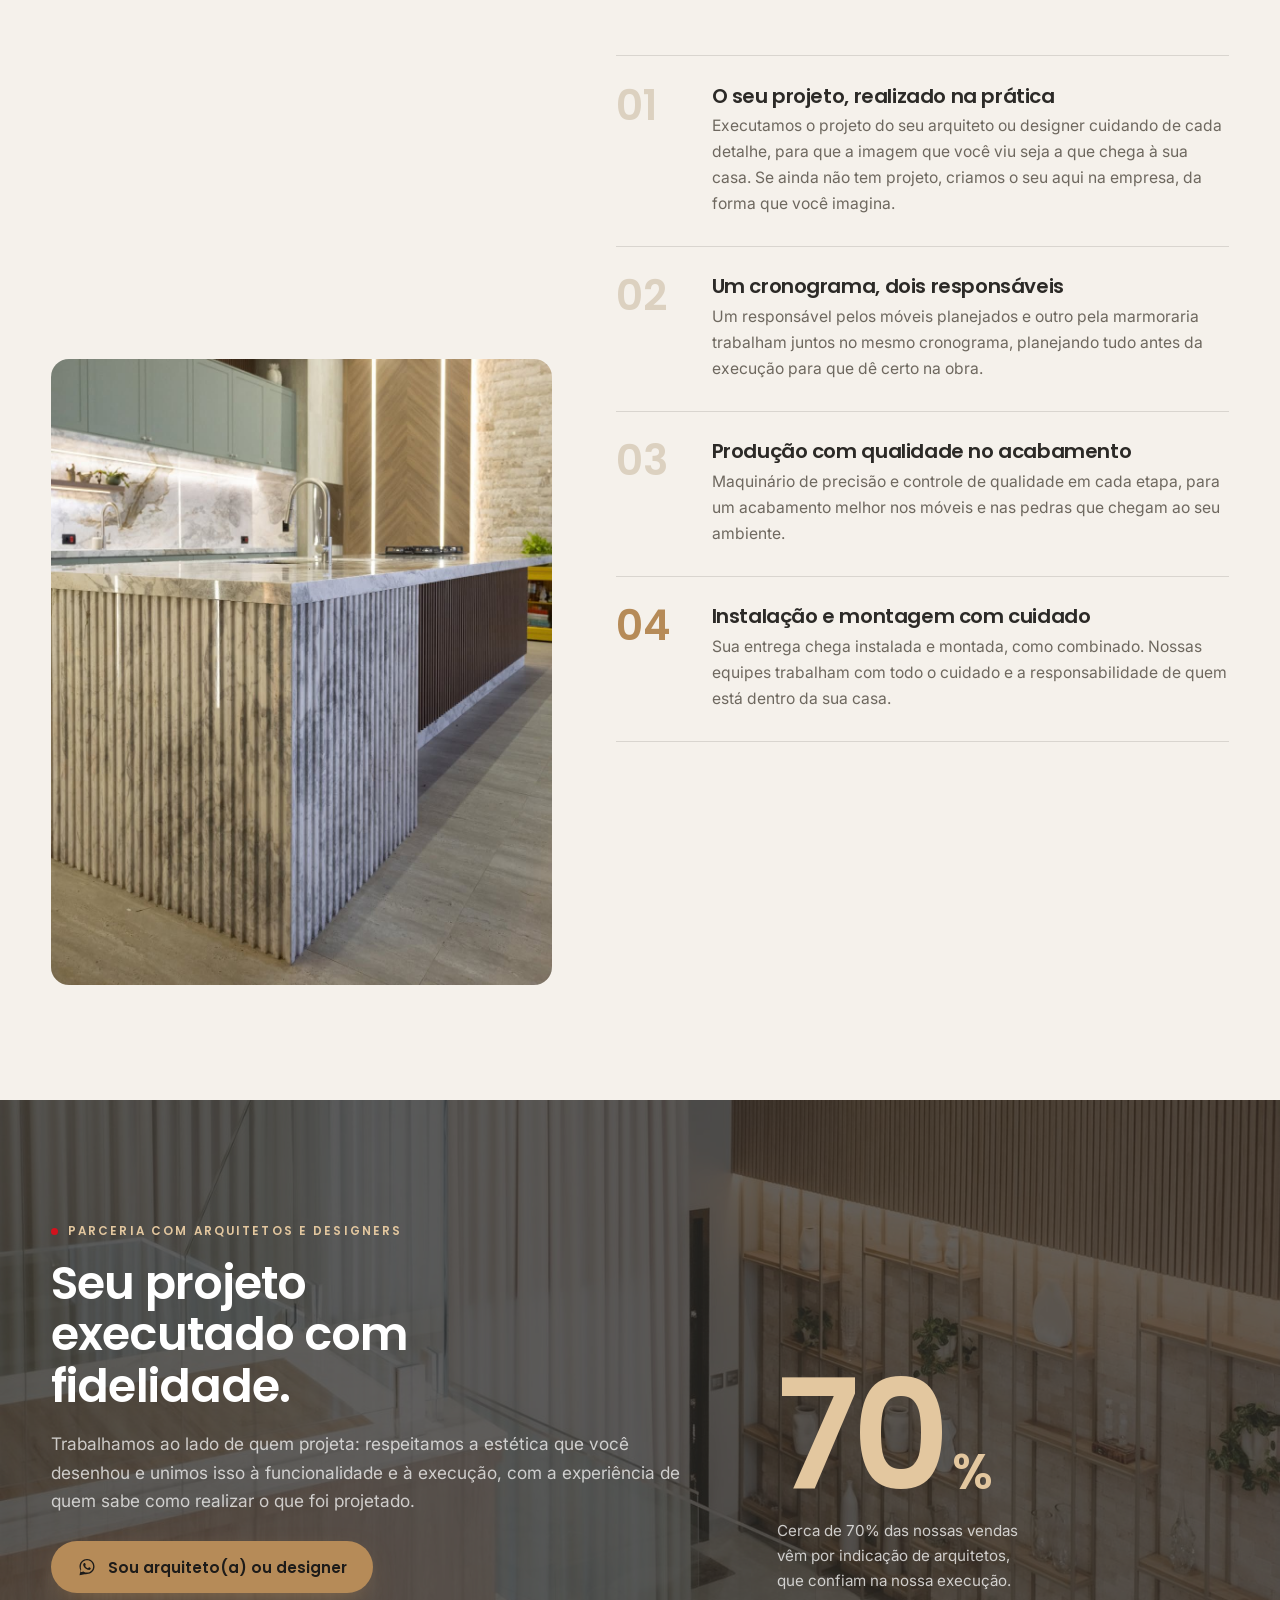
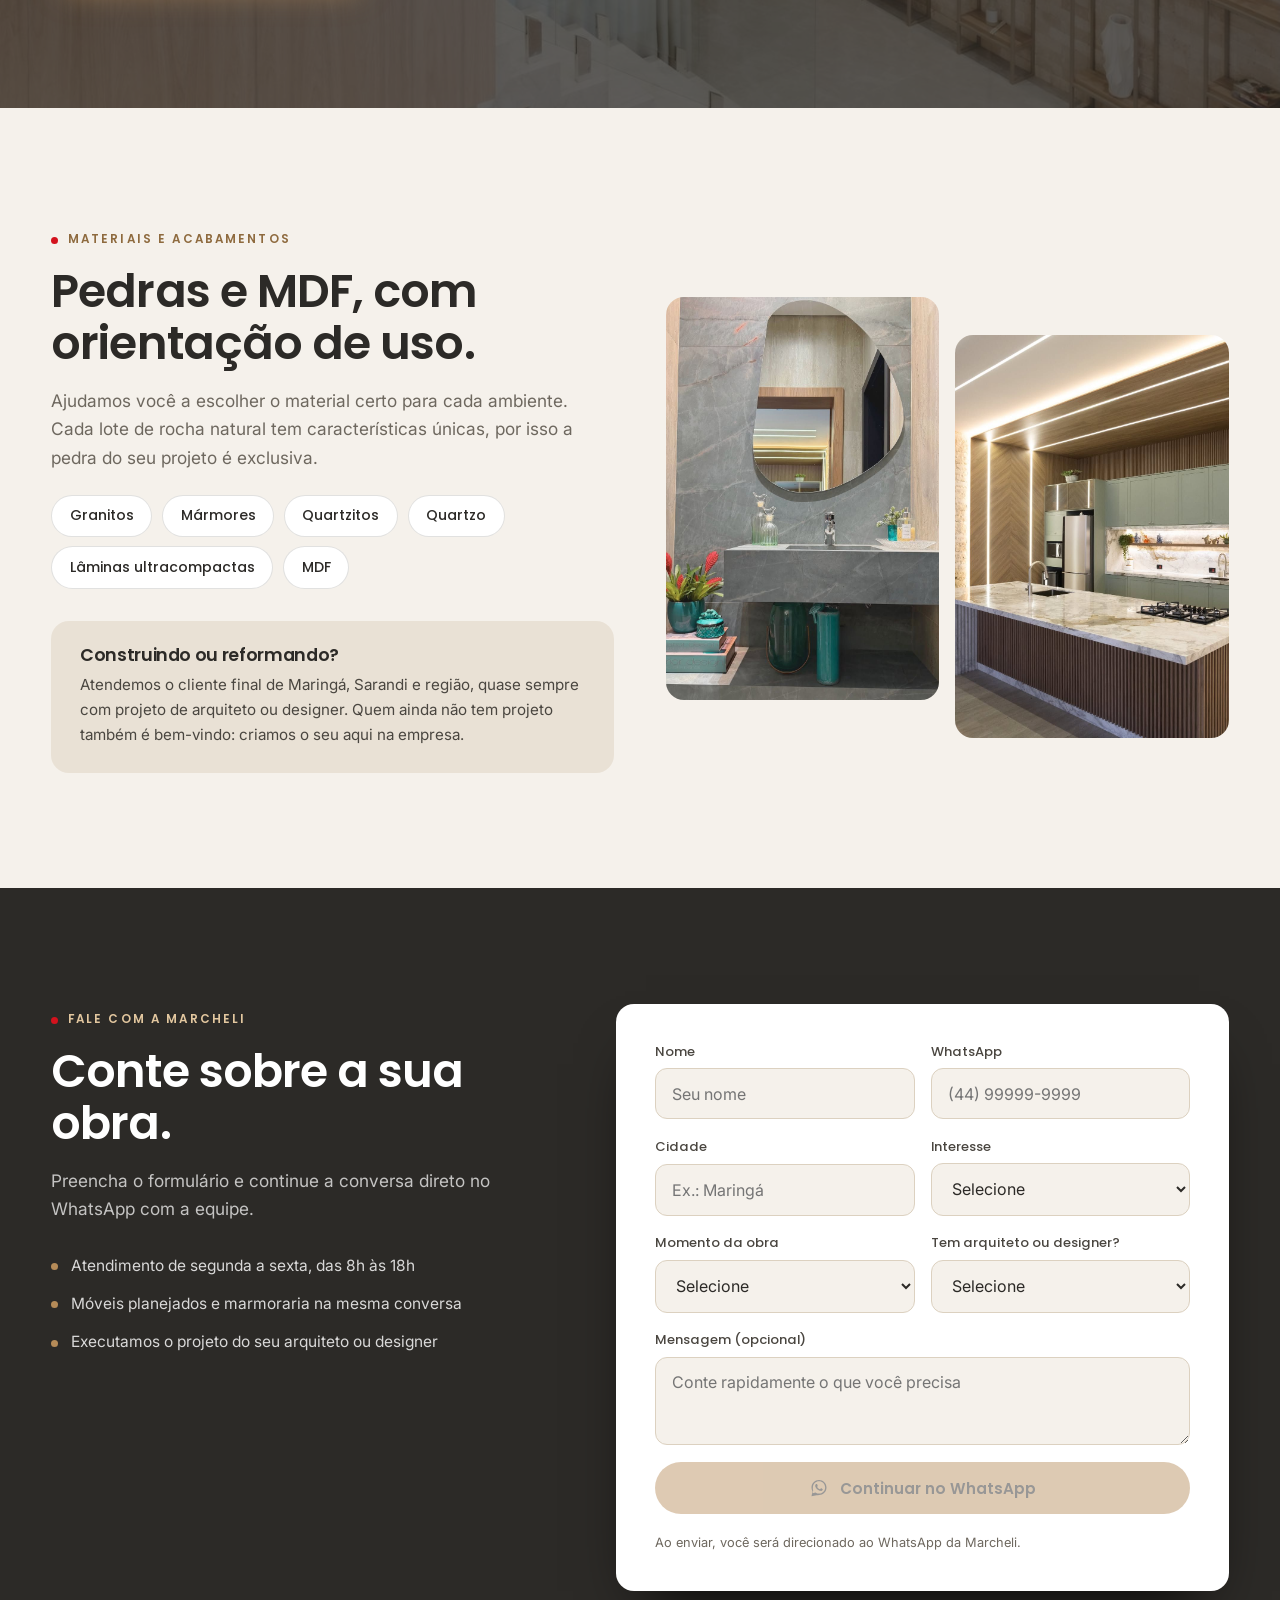
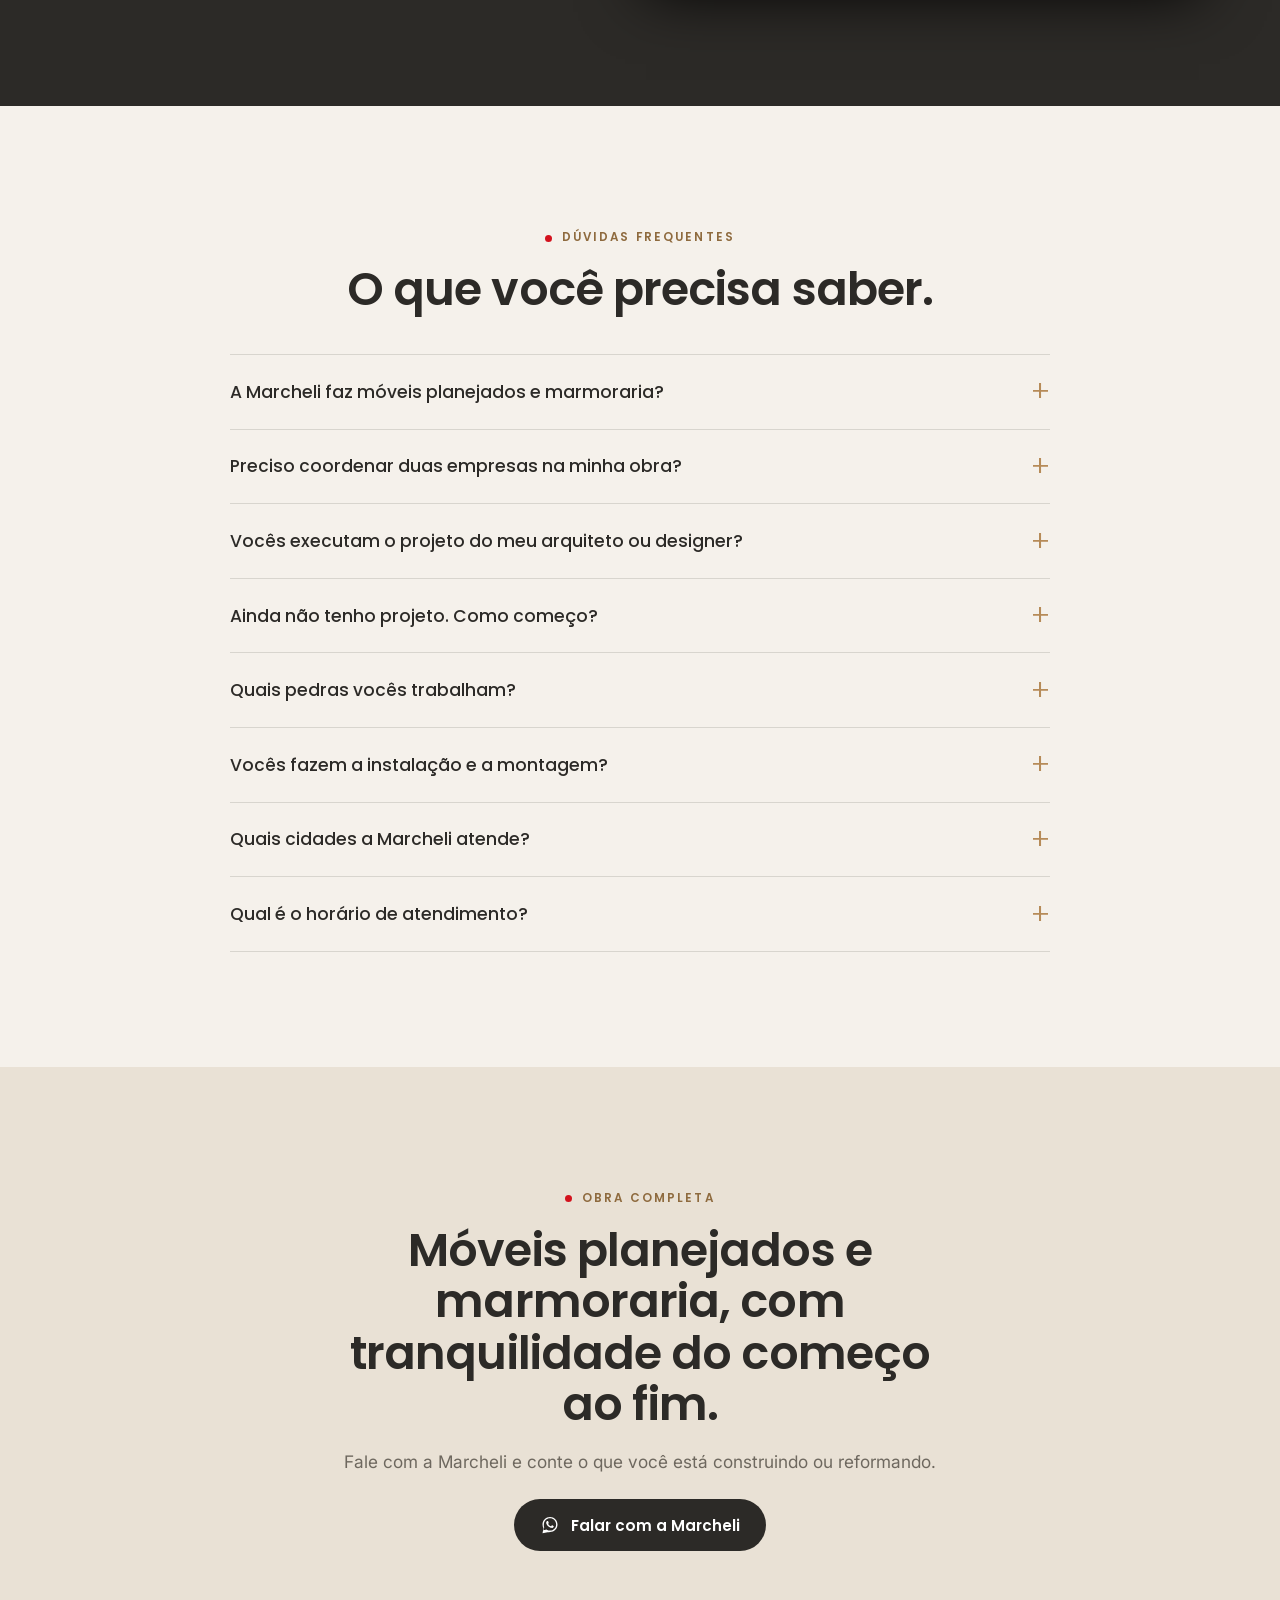
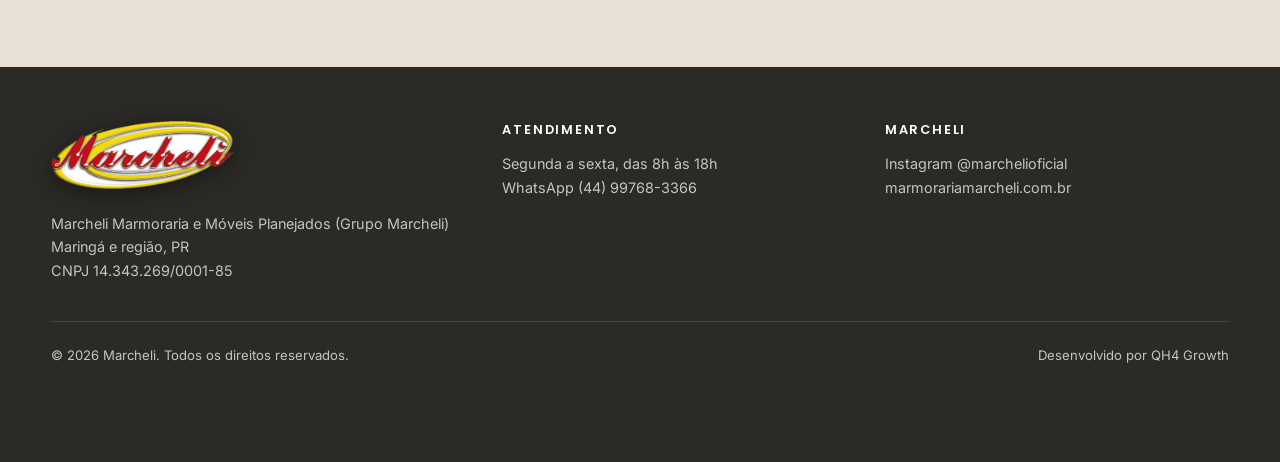
==== commit 0a8f392a: "Add files via upload" ====
--- a/index.html
+++ b/index.html
@@ -4,7 +4,7 @@
 <meta charset="utf-8">
 <meta name="viewport" content="width=device-width, initial-scale=1">
 <title>Marmoraria e Móveis Planejados em Maringá | Marcheli</title>
-<meta name="description" content="Marmoraria e móveis planejados de alto padrão em Maringá e região. Móveis e pedra com um só cronograma e um responsável de cada lado. Fale com a Marcheli.">
+<meta name="description" content="Marmoraria e móveis planejados de alto padrão em Maringá e região. Móveis planejados e marmoraria com um só cronograma e dois responsáveis alinhados. Fale com a Marcheli.">
 <meta name="robots" content="index, follow, max-image-preview:large">
 <link rel="canonical" href="https://marmorariamarcheli.com.br/">
 <meta name="theme-color" content="#2C2A27">
@@ -12,16 +12,16 @@
 <meta property="og:locale" content="pt_BR">
 <meta property="og:site_name" content="Marcheli Marmoraria e Móveis Planejados">
 <meta property="og:title" content="Marmoraria e Móveis Planejados em Maringá | Marcheli">
-<meta property="og:description" content="Obra completa, móveis e pedra, com um cronograma e um responsável de cada lado.">
+<meta property="og:description" content="Móveis planejados e marmoraria na mesma obra, com um cronograma e dois responsáveis alinhados.">
 <meta property="og:url" content="https://marmorariamarcheli.com.br/">
 <meta property="og:image" content="https://marmorariamarcheli.com.br/assets/img/og-image.jpg">
 <meta property="og:image:width" content="1200"><meta property="og:image:height" content="630">
 <meta name="twitter:card" content="summary_large_image">
 <meta name="twitter:title" content="Marmoraria e Móveis Planejados em Maringá | Marcheli">
-<meta name="twitter:description" content="Obra completa, móveis e pedra, com um cronograma e um responsável de cada lado.">
+<meta name="twitter:description" content="Móveis planejados e marmoraria na mesma obra, com um cronograma e dois responsáveis alinhados.">
 <meta name="twitter:image" content="https://marmorariamarcheli.com.br/assets/img/og-image.jpg">
 <link rel="preload" as="image" href="assets/img/hero.jpg" fetchpriority="high">
-<script type="application/ld+json">{"@context": "https://schema.org", "@graph": [{"@type": "HomeAndConstructionBusiness", "@id": "https://marmorariamarcheli.com.br/#negocio", "name": "Marcheli Marmoraria e Móveis Planejados", "alternateName": "Grupo Marcheli", "url": "https://marmorariamarcheli.com.br/", "image": "https://marmorariamarcheli.com.br/assets/img/og-image.jpg", "logo": "https://marmorariamarcheli.com.br/assets/img/logo-marcheli.png", "telephone": "+5544997683366", "description": "Móveis planejados sob medida e marmoraria sob medida em Maringá e região, com entrega integrada: um cronograma e um responsável em cada área.", "address": {"@type": "PostalAddress", "addressLocality": "Maringá", "addressRegion": "PR", "addressCountry": "BR"}, "areaServed": [{"@type": "City", "name": "Maringá"}, {"@type": "City", "name": "Sarandi"}], "openingHoursSpecification": [{"@type": "OpeningHoursSpecification", "dayOfWeek": ["Monday", "Tuesday", "Wednesday", "Thursday", "Friday"], "opens": "08:00", "closes": "18:00"}], "sameAs": ["https://www.instagram.com/marchelioficial"]}, {"@type": "FAQPage", "mainEntity": [{"@type": "Question", "name": "A Marcheli faz móveis planejados e marmoraria?", "acceptedAnswer": {"@type": "Answer", "text": "Sim. A Marcheli reúne móveis planejados sob medida e marmoraria sob medida no mesmo grupo, em Maringá e região."}}, {"@type": "Question", "name": "Preciso coordenar duas empresas na minha obra?", "acceptedAnswer": {"@type": "Answer", "text": "Não. Móveis planejados e marmoraria andam juntos, com um único cronograma e um responsável em cada área."}}, {"@type": "Question", "name": "Vocês executam o projeto do meu arquiteto ou designer?", "acceptedAnswer": {"@type": "Answer", "text": "Sim. Executamos o projeto do arquiteto ou designer, sem competir com o profissional e sem refazer o que foi pensado."}}, {"@type": "Question", "name": "Não tenho arquiteto. Como começo?", "acceptedAnswer": {"@type": "Answer", "text": "Para quem não tem arquiteto, oferecemos um projeto simples por ambiente, que garante um ponto de partida claro para o orçamento."}}, {"@type": "Question", "name": "Quais pedras vocês trabalham?", "acceptedAnswer": {"@type": "Answer", "text": "Trabalhamos com granitos, mármores, quartzitos, quartzo e lâminas ultracompactas, sempre sob medida."}}, {"@type": "Question", "name": "Vocês fazem a instalação e a montagem?", "acceptedAnswer": {"@type": "Answer", "text": "Sim. O serviço inclui instalação e montagem dos móveis planejados e da marmoraria."}}, {"@type": "Question", "name": "Quais regiões a Marcheli atende?", "acceptedAnswer": {"@type": "Answer", "text": "Atendemos Maringá e região, para quem está construindo ou reformando."}}, {"@type": "Question", "name": "Qual é o horário de atendimento?", "acceptedAnswer": {"@type": "Answer", "text": "De segunda a sexta, das 8h às 18h."}}]}]}</script>
+<script type="application/ld+json">{"@context": "https://schema.org", "@graph": [{"@type": "HomeAndConstructionBusiness", "@id": "https://marmorariamarcheli.com.br/#negocio", "name": "Marcheli Marmoraria e Móveis Planejados", "alternateName": "Grupo Marcheli", "url": "https://marmorariamarcheli.com.br/", "image": "https://marmorariamarcheli.com.br/assets/img/og-image.jpg", "logo": "https://marmorariamarcheli.com.br/assets/img/logo-marcheli.png", "telephone": "+5544997683366", "description": "Móveis planejados sob medida e marmoraria sob medida em Maringá e região, com entrega integrada: um cronograma e um responsável em cada área.", "address": {"@type": "PostalAddress", "addressLocality": "Maringá", "addressRegion": "PR", "addressCountry": "BR"}, "areaServed": [{"@type": "City", "name": "Maringá"}, {"@type": "City", "name": "Sarandi"}], "openingHoursSpecification": [{"@type": "OpeningHoursSpecification", "dayOfWeek": ["Monday", "Tuesday", "Wednesday", "Thursday", "Friday"], "opens": "08:00", "closes": "18:00"}], "sameAs": ["https://www.instagram.com/marchelioficial"]}, {"@type": "FAQPage", "mainEntity": [{"@type": "Question", "name": "A Marcheli faz móveis planejados e marmoraria?", "acceptedAnswer": {"@type": "Answer", "text": "Sim. A Marcheli reúne móveis planejados sob medida e marmoraria sob medida no mesmo grupo, em Maringá e região."}}, {"@type": "Question", "name": "Preciso coordenar duas empresas na minha obra?", "acceptedAnswer": {"@type": "Answer", "text": "Não. Móveis planejados e marmoraria andam juntos, com um único cronograma e dois responsáveis, um de cada área, alinhados para executar o projeto com responsabilidade e funcionalidade."}}, {"@type": "Question", "name": "Vocês executam o projeto do meu arquiteto ou designer?", "acceptedAnswer": {"@type": "Answer", "text": "Sim. Executamos o projeto do arquiteto ou designer cuidando de cada detalhe, para que o que foi projetado seja realizado na prática, sem refazer o que foi pensado."}}, {"@type": "Question", "name": "Ainda não tenho projeto. Como começo?", "acceptedAnswer": {"@type": "Answer", "text": "Sem problema. Criamos o seu projeto aqui na empresa, ambiente por ambiente, da forma que você imagina."}}, {"@type": "Question", "name": "Quais pedras vocês trabalham?", "acceptedAnswer": {"@type": "Answer", "text": "Trabalhamos com granitos, mármores, quartzitos, quartzo e lâminas ultracompactas, sempre sob medida. Cada lote de rocha natural tem características únicas, por isso a pedra do seu projeto é exclusiva."}}, {"@type": "Question", "name": "Vocês fazem a instalação e a montagem?", "acceptedAnswer": {"@type": "Answer", "text": "Sim. O serviço inclui instalação e montagem dos móveis planejados e da marmoraria."}}, {"@type": "Question", "name": "Quais cidades a Marcheli atende?", "acceptedAnswer": {"@type": "Answer", "text": "Atendemos Maringá, Sarandi e região, para quem está construindo ou reformando."}}, {"@type": "Question", "name": "Qual é o horário de atendimento?", "acceptedAnswer": {"@type": "Answer", "text": "De segunda a sexta, das 8h às 18h."}}]}]}</script>
 <link rel="icon" type="image/png" href="assets/img/favicon.png">
 <link rel="apple-touch-icon" href="assets/img/icon-192.png">
 <link rel="manifest" href="site.webmanifest">
@@ -70,7 +70,7 @@
 -->
 <header class="hdr">
   <div class="wrap">
-    <a class="logo" href="#topo" aria-label="Marcheli, móveis planejados e marmoraria"><img src="assets/img/logo-marcheli.png" alt="Marcheli" width="686" height="280"></a>
+    <a class="logo" href="#topo" aria-label="Marcheli, móveis planejados e marmoraria"><img src="assets/img/logo-marcheli.png" alt="Marcheli" width="900" height="334"></a>
     <nav class="nav" aria-label="Principal">
       <a href="#integrada">Entrega integrada</a><a href="#projetos">Projetos</a><a href="#como-funciona">Como funciona</a><a href="#arquitetos">Arquitetos</a><a href="#faq">Dúvidas</a>
     </nav>
@@ -85,15 +85,15 @@
   <div class="wrap">
     <span class="eyebrow rv">Maringá e região · Móveis planejados e marmoraria</span>
     <h1 class="rv" style="--d:.1s">Marmoraria e móveis planejados de alto padrão <em>perto de você</em></h1>
-    <p class="sub rv" style="--d:.2s">Entregamos a obra completa, móveis e pedra, com um cronograma e um responsável de cada lado. Você não precisa coordenar duas empresas.</p>
+    <p class="sub rv" style="--d:.2s">Móveis planejados e marmoraria na mesma obra, com um único cronograma e dois responsáveis, um de cada área, alinhados para o projeto dar certo. Você não precisa coordenar duas empresas.</p>
     <div class="cta rv" style="--d:.3s">
       <a class="btn btn-wa" href="#contato" data-wa="hero"><svg width="20" height="20" viewBox="0 0 32 32" aria-hidden="true"><path fill="currentColor" d="M16.04 3C9.4 3 4 8.38 4 15c0 2.12.56 4.18 1.62 6L4 29l8.2-1.58A12.1 12.1 0 0 0 16.04 27C22.66 27 28 21.62 28 15S22.66 3 16.04 3Zm0 21.9c-1.8 0-3.56-.48-5.1-1.4l-.36-.22-4.86.94.98-4.74-.24-.38A9.8 9.8 0 0 1 6.2 15c0-5.42 4.42-9.82 9.84-9.82 5.42 0 9.76 4.4 9.76 9.82 0 5.4-4.34 9.9-9.76 9.9Zm5.4-7.38c-.3-.14-1.74-.86-2.02-.96-.28-.1-.48-.14-.68.14-.2.3-.78.96-.96 1.16-.18.2-.36.22-.66.08-.3-.16-1.26-.46-2.4-1.48-.88-.8-1.48-1.76-1.66-2.06-.18-.3-.02-.46.14-.6.14-.14.3-.36.46-.54.14-.18.2-.3.3-.5.1-.2.04-.38-.02-.54-.08-.14-.68-1.64-.94-2.24-.24-.58-.5-.5-.68-.5h-.58c-.2 0-.52.08-.8.38-.28.3-1.04 1.02-1.04 2.5s1.08 2.9 1.22 3.1c.16.2 2.1 3.2 5.08 4.5.7.3 1.26.48 1.7.62.72.22 1.36.2 1.88.12.58-.08 1.74-.72 1.98-1.4.24-.7.24-1.28.18-1.4-.08-.12-.28-.2-.58-.34Z"/></svg> Falar com a Marcheli</a>
       <a class="btn btn-ghost" href="#projetos">Ver projetos entregues <svg viewBox="0 0 24 24" fill="none" stroke="currentColor" stroke-width="2" stroke-linecap="round" stroke-linejoin="round"><path d="M5 12h14M13 6l6 6-6 6"/></svg></a>
     </div>
     <div class="hero-meta rv" style="--d:.4s">
-      <div><b data-count="33">33+</b><span>anos de mercado em Maringá</span></div>
-      <div><b>1 grupo</b><span>marcenaria e marmoraria sob a mesma marca</span></div>
-      <div><b>Seu projeto</b><span>executamos o de arquitetos e designers</span></div>
+      <div><b data-count="33">33+</b><span>anos de experiência em Maringá e região</span></div>
+      <div><b>Uma só entrega</b><span>móveis planejados e marmoraria alinhados desde o projeto</span></div>
+      <div><b>Seu projeto</b><span>realizado na prática, do jeito que foi desenhado</span></div>
     </div>
   </div>
 </section>
@@ -108,22 +108,22 @@
     <div class="int-grid">
       <div>
         <span class="eyebrow rv">Entrega integrada</span>
-        <h2 class="rv">Móveis e pedra, uma única entrega.</h2>
-        <p class="lead rv">Quem faz obra conhece o problema: atraso e retrabalho aparecem quando marcenaria e pedra não se falam. Na Marcheli, planejados e marmoraria andam juntos, como uma única solução. O ambiente chega como você imaginou, sem você fazer a ponte entre duas empresas.</p>
+        <h2 class="rv">Móveis planejados e marmoraria, uma única entrega.</h2>
+        <p class="lead rv">Quem faz obra sabe que o resultado depende de tudo ser pensado antes da execução. Na Marcheli, móveis planejados e marmoraria trabalham juntos no mesmo cronograma, com dois responsáveis, um de cada área, alinhados para que tudo dê certo na obra. O ambiente chega como você imaginou, sem você fazer a ponte entre duas empresas.</p>
       </div>
       <div class="lanes rv rv-r">
         <h3>Como a obra caminha</h3>
-        <div class="lane"><div class="tag">Móveis planejados<small>um responsável</small></div><div class="bar"><i></i></div></div>
-        <div class="lane"><div class="tag">Marmoraria<small>um responsável</small></div><div class="bar"><i></i></div></div>
-        <div class="merge"><span><b>Um cronograma</b> para as duas frentes</span><span>Ambiente entregue como combinado</span></div>
+        <div class="lane"><div class="tag">Móveis planejados<small>responsável da área</small></div><div class="bar"><i></i></div></div>
+        <div class="lane"><div class="tag">Marmoraria<small>responsável da área</small></div><div class="bar"><i></i></div></div>
+        <div class="merge"><span><b>Um cronograma</b> pensado antes da execução</span><span>Os dois responsáveis alinhados</span></div>
       </div>
     </div>
     <div class="cards">
-      <article class="card rv"><div class="ph"><img src="assets/img/sala-escada.jpg" width="1500" height="1000" loading="lazy" alt="Marcenaria sob medida com estante em madeira ao lado de escada"></div><div class="tx"><h3>Móveis planejados sob medida</h3><p>Cozinhas, dormitórios, painéis e roupeiros produzidos com maquinário de ponta, em um processo com pontos de controle de qualidade.</p></div></article>
+      <article class="card rv"><div class="ph"><img src="assets/img/sala-escada.jpg" width="1500" height="1000" loading="lazy" alt="Marcenaria sob medida com estante em madeira ao lado de escada"></div><div class="tx"><h3>Móveis planejados sob medida</h3><p>Cozinhas, dormitórios, painéis e roupeiros produzidos com maquinário de ponta e controle de qualidade em cada etapa.</p></div></article>
       <article class="card rv" style="--d:.1s"><div class="ph"><img src="assets/img/cozinha-bancada.jpg" width="1440" height="960" loading="lazy" alt="Cozinha com bancada e painel em pedra"></div><div class="tx"><h3>Marmoraria sob medida</h3><p>Granitos, mármores, quartzitos, quartzo e lâminas ultracompactas, com instalação e montagem.</p></div></article>
-      <article class="card rv" style="--d:.2s"><div class="ph"><img src="assets/img/quarto.jpg" width="1440" height="960" loading="lazy" alt="Quarto planejado com painel em madeira"></div><div class="tx"><h3>Projeto por ambiente</h3><p>Sem arquiteto? Oferecemos um projeto simples por ambiente, um ponto de partida claro para o orçamento.</p></div></article>
-    </div>
-    <div class="inov rv"><span class="eyebrow">Inovação</span><p>Maquinário de ponta automatizado para manter um padrão de qualidade em cada projeto, com a precisão que reduz erro e retrabalho.</p></div>
+      <article class="card rv" style="--d:.2s"><div class="ph"><img src="assets/img/quarto.jpg" width="1440" height="960" loading="lazy" alt="Quarto planejado com painel em madeira"></div><div class="tx"><h3>Projeto por ambiente</h3><p>Ainda não tem projeto? Criamos o seu aqui na empresa, ambiente por ambiente, da forma que você imagina.</p></div></article>
+    </div>
+    <div class="inov rv"><span class="eyebrow">Inovação</span><p>Maquinário de ponta e precisão no corte e no acabamento, para entregar a você móveis e pedras com a qualidade que o seu projeto merece.</p></div>
   </div>
 </section>
 
@@ -156,14 +156,14 @@
     <div class="sticky">
       <span class="eyebrow rv">Do contrato à entrega</span>
       <h2 class="rv">Você sabe o que esperar em cada etapa.</h2>
-      <p class="lead rv">Um processo simples, com quem responde por cada área desde o começo.</p>
+      <p class="lead rv">Um processo claro, com quem responde por cada área desde o começo.</p>
       <div class="ph rv"><img src="assets/img/ilha-pedra-ripado.jpg" width="1080" height="1351" loading="lazy" alt="Ilha em pedra com revestimento ripado, projeto da Marcheli"></div>
     </div>
     <div>
-      <div class="step"><div class="n">01</div><div><h3>Seu projeto como ponto de partida</h3><p>Executamos o projeto do seu arquiteto ou designer, sem refazer o que foi pensado. Sem arquiteto, criamos um projeto simples por ambiente.</p></div></div>
-      <div class="step"><div class="n">02</div><div><h3>Um cronograma para móveis e pedra</h3><p>Planejados e marmoraria seguem o mesmo cronograma, com um responsável em cada área.</p></div></div>
-      <div class="step"><div class="n">03</div><div><h3>Produção com controle de qualidade</h3><p>Cada ponto de controle tem um responsável definido, e o maquinário de precisão reduz erro e retrabalho.</p></div></div>
-      <div class="step"><div class="n">04</div><div><h3>Instalação e montagem</h3><p>A entrega chega ao seu ambiente instalada e montada, como combinado.</p></div></div>
+      <div class="step"><div class="n">01</div><div><h3>O seu projeto, realizado na prática</h3><p>Executamos o projeto do seu arquiteto ou designer cuidando de cada detalhe, para que a imagem que você viu seja a que chega à sua casa. Se ainda não tem projeto, criamos o seu aqui na empresa, da forma que você imagina.</p></div></div>
+      <div class="step"><div class="n">02</div><div><h3>Um cronograma, dois responsáveis</h3><p>Um responsável pelos móveis planejados e outro pela marmoraria trabalham juntos no mesmo cronograma, planejando tudo antes da execução para que dê certo na obra.</p></div></div>
+      <div class="step"><div class="n">03</div><div><h3>Produção com qualidade no acabamento</h3><p>Maquinário de precisão e controle de qualidade em cada etapa, para um acabamento melhor nos móveis e nas pedras que chegam ao seu ambiente.</p></div></div>
+      <div class="step"><div class="n">04</div><div><h3>Instalação e montagem com cuidado</h3><p>Sua entrega chega instalada e montada, como combinado. Nossas equipes trabalham com todo o cuidado e a responsabilidade de quem está dentro da sua casa.</p></div></div>
     </div>
   </div>
 </section>
@@ -174,7 +174,7 @@
     <div>
       <span class="eyebrow rv">Parceria com arquitetos e designers</span>
       <h2 class="rv">Seu projeto executado com fidelidade.</h2>
-      <p class="lead rv">Trabalhamos ao lado do profissional, sem competir com ele e sem refazer o que foi pensado.</p>
+      <p class="lead rv">Trabalhamos ao lado de quem projeta: respeitamos a estética que você desenhou e unimos isso à funcionalidade e à execução, com a experiência de quem sabe como realizar o que foi projetado.</p>
       <p class="rv" style="margin-top:1.6rem"><a class="btn btn-wa" href="#contato" data-wa="arquitetos" data-msg="Olá! Sou arquiteto(a) ou designer e gostaria de conversar sobre parceria com a Marcheli."><svg width="20" height="20" viewBox="0 0 32 32" aria-hidden="true"><path fill="currentColor" d="M16.04 3C9.4 3 4 8.38 4 15c0 2.12.56 4.18 1.62 6L4 29l8.2-1.58A12.1 12.1 0 0 0 16.04 27C22.66 27 28 21.62 28 15S22.66 3 16.04 3Zm0 21.9c-1.8 0-3.56-.48-5.1-1.4l-.36-.22-4.86.94.98-4.74-.24-.38A9.8 9.8 0 0 1 6.2 15c0-5.42 4.42-9.82 9.84-9.82 5.42 0 9.76 4.4 9.76 9.82 0 5.4-4.34 9.9-9.76 9.9Zm5.4-7.38c-.3-.14-1.74-.86-2.02-.96-.28-.1-.48-.14-.68.14-.2.3-.78.96-.96 1.16-.18.2-.36.22-.66.08-.3-.16-1.26-.46-2.4-1.48-.88-.8-1.48-1.76-1.66-2.06-.18-.3-.02-.46.14-.6.14-.14.3-.36.46-.54.14-.18.2-.3.3-.5.1-.2.04-.38-.02-.54-.08-.14-.68-1.64-.94-2.24-.24-.58-.5-.5-.68-.5h-.58c-.2 0-.52.08-.8.38-.28.3-1.04 1.02-1.04 2.5s1.08 2.9 1.22 3.1c.16.2 2.1 3.2 5.08 4.5.7.3 1.26.48 1.7.62.72.22 1.36.2 1.88.12.58-.08 1.74-.72 1.98-1.4.24-.7.24-1.28.18-1.4-.08-.12-.28-.2-.58-.34Z"/></svg> Sou arquiteto(a) ou designer</a></p>
     </div>
     <div class="rv rv-r"><div class="big70">70<small>%</small></div><p class="big70-cap">Cerca de 70% das nossas vendas vêm por indicação de arquitetos, que confiam na nossa execução.</p></div>
@@ -185,10 +185,10 @@
   <div class="wrap mat-grid">
     <div>
       <span class="eyebrow rv">Materiais e acabamentos</span>
-      <h2 class="rv">Pedra, MDF e ferragens, com orientação de uso.</h2>
-      <p class="lead rv">Ajudamos você a escolher o material certo para cada ambiente.</p>
-      <div class="pills rv"><span>Granitos</span><span>Mármores</span><span>Quartzitos</span><span>Quartzo</span><span>Lâminas ultracompactas</span><span>MDF</span><span>Ferragens</span></div>
-      <div class="noarq rv"><h3>Construindo ou reformando?</h3><p>Atendemos o cliente final de Maringá e região, quase sempre com projeto de arquiteto ou designer, e quem ainda não tem também é bem-vindo.</p></div>
+      <h2 class="rv">Pedras e MDF, com orientação de uso.</h2>
+      <p class="lead rv">Ajudamos você a escolher o material certo para cada ambiente. Cada lote de rocha natural tem características únicas, por isso a pedra do seu projeto é exclusiva.</p>
+      <div class="pills rv"><span>Granitos</span><span>Mármores</span><span>Quartzitos</span><span>Quartzo</span><span>Lâminas ultracompactas</span><span>MDF</span></div>
+      <div class="noarq rv"><h3>Construindo ou reformando?</h3><p>Atendemos o cliente final de Maringá, Sarandi e região, quase sempre com projeto de arquiteto ou designer. Quem ainda não tem projeto também é bem-vindo: criamos o seu aqui na empresa.</p></div>
     </div>
     <div class="mat-img rv rv-r"><img src="assets/img/lavabo-pedra.jpg" width="1080" height="1352" loading="lazy" alt="Lavabo com bancada esculpida em pedra"><img src="assets/img/cozinha-verde.jpg" width="1080" height="1351" loading="lazy" alt="Cozinha com bancada em pedra e armários verdes"></div>
   </div>
@@ -227,12 +227,12 @@
     <div class="center"><span class="eyebrow rv">Dúvidas frequentes</span><h2 class="rv">O que você precisa saber.</h2></div>
     <div class="faq-list">
 <details class="rv"><summary>A Marcheli faz móveis planejados e marmoraria?</summary><p>Sim. A Marcheli reúne móveis planejados sob medida e marmoraria sob medida no mesmo grupo, em Maringá e região.</p></details>
-<details class="rv"><summary>Preciso coordenar duas empresas na minha obra?</summary><p>Não. Móveis planejados e marmoraria andam juntos, com um único cronograma e um responsável em cada área.</p></details>
-<details class="rv"><summary>Vocês executam o projeto do meu arquiteto ou designer?</summary><p>Sim. Executamos o projeto do arquiteto ou designer, sem competir com o profissional e sem refazer o que foi pensado.</p></details>
-<details class="rv"><summary>Não tenho arquiteto. Como começo?</summary><p>Para quem não tem arquiteto, oferecemos um projeto simples por ambiente, que garante um ponto de partida claro para o orçamento.</p></details>
-<details class="rv"><summary>Quais pedras vocês trabalham?</summary><p>Trabalhamos com granitos, mármores, quartzitos, quartzo e lâminas ultracompactas, sempre sob medida.</p></details>
+<details class="rv"><summary>Preciso coordenar duas empresas na minha obra?</summary><p>Não. Móveis planejados e marmoraria andam juntos, com um único cronograma e dois responsáveis, um de cada área, alinhados para executar o projeto com responsabilidade e funcionalidade.</p></details>
+<details class="rv"><summary>Vocês executam o projeto do meu arquiteto ou designer?</summary><p>Sim. Executamos o projeto do arquiteto ou designer cuidando de cada detalhe, para que o que foi projetado seja realizado na prática, sem refazer o que foi pensado.</p></details>
+<details class="rv"><summary>Ainda não tenho projeto. Como começo?</summary><p>Sem problema. Criamos o seu projeto aqui na empresa, ambiente por ambiente, da forma que você imagina.</p></details>
+<details class="rv"><summary>Quais pedras vocês trabalham?</summary><p>Trabalhamos com granitos, mármores, quartzitos, quartzo e lâminas ultracompactas, sempre sob medida. Cada lote de rocha natural tem características únicas, por isso a pedra do seu projeto é exclusiva.</p></details>
 <details class="rv"><summary>Vocês fazem a instalação e a montagem?</summary><p>Sim. O serviço inclui instalação e montagem dos móveis planejados e da marmoraria.</p></details>
-<details class="rv"><summary>Quais regiões a Marcheli atende?</summary><p>Atendemos Maringá e região, para quem está construindo ou reformando.</p></details>
+<details class="rv"><summary>Quais cidades a Marcheli atende?</summary><p>Atendemos Maringá, Sarandi e região, para quem está construindo ou reformando.</p></details>
 <details class="rv"><summary>Qual é o horário de atendimento?</summary><p>De segunda a sexta, das 8h às 18h.</p></details>
     </div>
   </div>
@@ -241,7 +241,7 @@
 <section class="final">
   <div class="wrap">
     <span class="eyebrow rv">Obra completa</span>
-    <h2 class="rv">Móveis e pedra, com tranquilidade do começo ao fim.</h2>
+    <h2 class="rv">Móveis planejados e marmoraria, com tranquilidade do começo ao fim.</h2>
     <p class="lead rv" style="margin-inline:auto">Fale com a Marcheli e conte o que você está construindo ou reformando.</p>
     <p class="rv"><a class="btn btn-dark" href="#contato" data-wa="final"><svg width="20" height="20" viewBox="0 0 32 32" aria-hidden="true"><path fill="currentColor" d="M16.04 3C9.4 3 4 8.38 4 15c0 2.12.56 4.18 1.62 6L4 29l8.2-1.58A12.1 12.1 0 0 0 16.04 27C22.66 27 28 21.62 28 15S22.66 3 16.04 3Zm0 21.9c-1.8 0-3.56-.48-5.1-1.4l-.36-.22-4.86.94.98-4.74-.24-.38A9.8 9.8 0 0 1 6.2 15c0-5.42 4.42-9.82 9.84-9.82 5.42 0 9.76 4.4 9.76 9.82 0 5.4-4.34 9.9-9.76 9.9Zm5.4-7.38c-.3-.14-1.74-.86-2.02-.96-.28-.1-.48-.14-.68.14-.2.3-.78.96-.96 1.16-.18.2-.36.22-.66.08-.3-.16-1.26-.46-2.4-1.48-.88-.8-1.48-1.76-1.66-2.06-.18-.3-.02-.46.14-.6.14-.14.3-.36.46-.54.14-.18.2-.3.3-.5.1-.2.04-.38-.02-.54-.08-.14-.68-1.64-.94-2.24-.24-.58-.5-.5-.68-.5h-.58c-.2 0-.52.08-.8.38-.28.3-1.04 1.02-1.04 2.5s1.08 2.9 1.22 3.1c.16.2 2.1 3.2 5.08 4.5.7.3 1.26.48 1.7.62.72.22 1.36.2 1.88.12.58-.08 1.74-.72 1.98-1.4.24-.7.24-1.28.18-1.4-.08-.12-.28-.2-.58-.34Z"/></svg> Falar com a Marcheli</a></p>
   </div>
@@ -251,7 +251,7 @@
 <footer>
   <div class="wrap">
     <div class="foot">
-      <div><a class="logo" href="#topo" aria-label="Marcheli, móveis planejados e marmoraria"><img src="assets/img/logo-marcheli.png" alt="Marcheli" width="686" height="280"></a><p>Marcheli Marmoraria e Móveis Planejados (Grupo Marcheli)<br>Maringá e região, PR<br>CNPJ 14.343.269/0001-85</p></div>
+      <div><a class="logo" href="#topo" aria-label="Marcheli, móveis planejados e marmoraria"><img src="assets/img/logo-marcheli.png" alt="Marcheli" width="900" height="334"></a><p>Marcheli Marmoraria e Móveis Planejados (Grupo Marcheli)<br>Maringá e região, PR<br>CNPJ 14.343.269/0001-85</p></div>
       <div><b>Atendimento</b><p>Segunda a sexta, das 8h às 18h<br><a href="#contato" data-wa="footer">WhatsApp (44) 99768-3366</a></p></div>
       <div><b>Marcheli</b><p><a href="https://www.instagram.com/marchelioficial" target="_blank" rel="noopener">Instagram @marchelioficial</a><br><a href="https://marmorariamarcheli.com.br/" target="_blank" rel="noopener">marmorariamarcheli.com.br</a></p></div>
     </div>
--- a/assets/css/style.css
+++ b/assets/css/style.css
@@ -42,7 +42,7 @@
 .hdr.on{background:rgba(44,42,39,.92);backdrop-filter:blur(12px);box-shadow:0 8px 30px -18px #000;padding:.5rem 0}
 .hdr .wrap{display:flex;align-items:center;justify-content:space-between;gap:1.5rem}
 .logo{display:block}
-.logo img{height:56px;width:auto;filter:drop-shadow(0 4px 12px rgba(0,0,0,.45))}
+.logo img{height:68px;width:auto;filter:drop-shadow(0 4px 12px rgba(0,0,0,.45))}
 .nav{display:flex;gap:1.8rem;font:500 .88rem var(--f-t);color:#fff}
 .nav a{position:relative;padding:.3rem 0;opacity:.88}
 .nav a::after{content:"";position:absolute;left:0;bottom:-2px;height:1px;width:0;background:var(--bronze);transition:width .35s var(--ease)}
@@ -96,9 +96,9 @@
 
 /* galeria */
 .gal-head{display:flex;justify-content:space-between;align-items:flex-end;gap:2rem;flex-wrap:wrap;margin-bottom:2.6rem}
-.gal{columns:3;column-gap:1.1rem}
-.gal figure{break-inside:avoid;margin-bottom:1.1rem;border-radius:14px;overflow:hidden;position:relative;cursor:zoom-in}
-.gal img{width:100%;height:auto;transition:transform 1s var(--ease)}
+.gal{display:grid;grid-template-columns:repeat(3,1fr);gap:1.1rem}
+.gal figure{aspect-ratio:4/5;margin:0;border-radius:14px;overflow:hidden;position:relative;cursor:zoom-in}
+.gal img{width:100%;height:100%;object-fit:cover;transition:transform 1s var(--ease)}
 .gal figure:hover img{transform:scale(1.05)}
 .gal figcaption{position:absolute;left:0;right:0;bottom:0;padding:2.4rem 1.1rem .9rem;background:linear-gradient(0deg,rgba(44,42,39,.82),transparent);color:#fff;font:500 .84rem var(--f-t);opacity:0;transform:translateY(8px);transition:.4s var(--ease)}
 .gal figure:hover figcaption{opacity:1;transform:none}
@@ -209,13 +209,13 @@
   .nav.open{display:flex;position:fixed;inset:72px 4vw auto;flex-direction:column;background:var(--grafite);padding:1.6rem;border-radius:var(--r);gap:1.1rem;box-shadow:0 30px 60px -20px #000}
   .int-grid,.steps-grid,.mat-grid,.contact-grid,.arq .wrap{grid-template-columns:1fr}
   .cards{grid-template-columns:1fr}.card:nth-child(2){margin-top:0}
-  .gal{columns:2}.sticky{position:static}
+  .gal{grid-template-columns:repeat(2,1fr)}.sticky{position:static}
   .foot{grid-template-columns:1fr}
   .hero-meta{grid-template-columns:1fr;gap:1rem}
 }
 @media(max-width:560px){
   body{font-size:16px}
-  .gal{columns:1}.row2{grid-template-columns:1fr}
+  .gal{grid-template-columns:repeat(2,1fr);gap:.6rem}.row2{grid-template-columns:1fr}
   .lane{flex-direction:column;align-items:stretch;gap:.5rem}.lane .tag{width:auto}.lane .bar{flex:none;height:8px;width:100%}
   .logo img{height:46px}
   .hero{padding-top:7rem}
